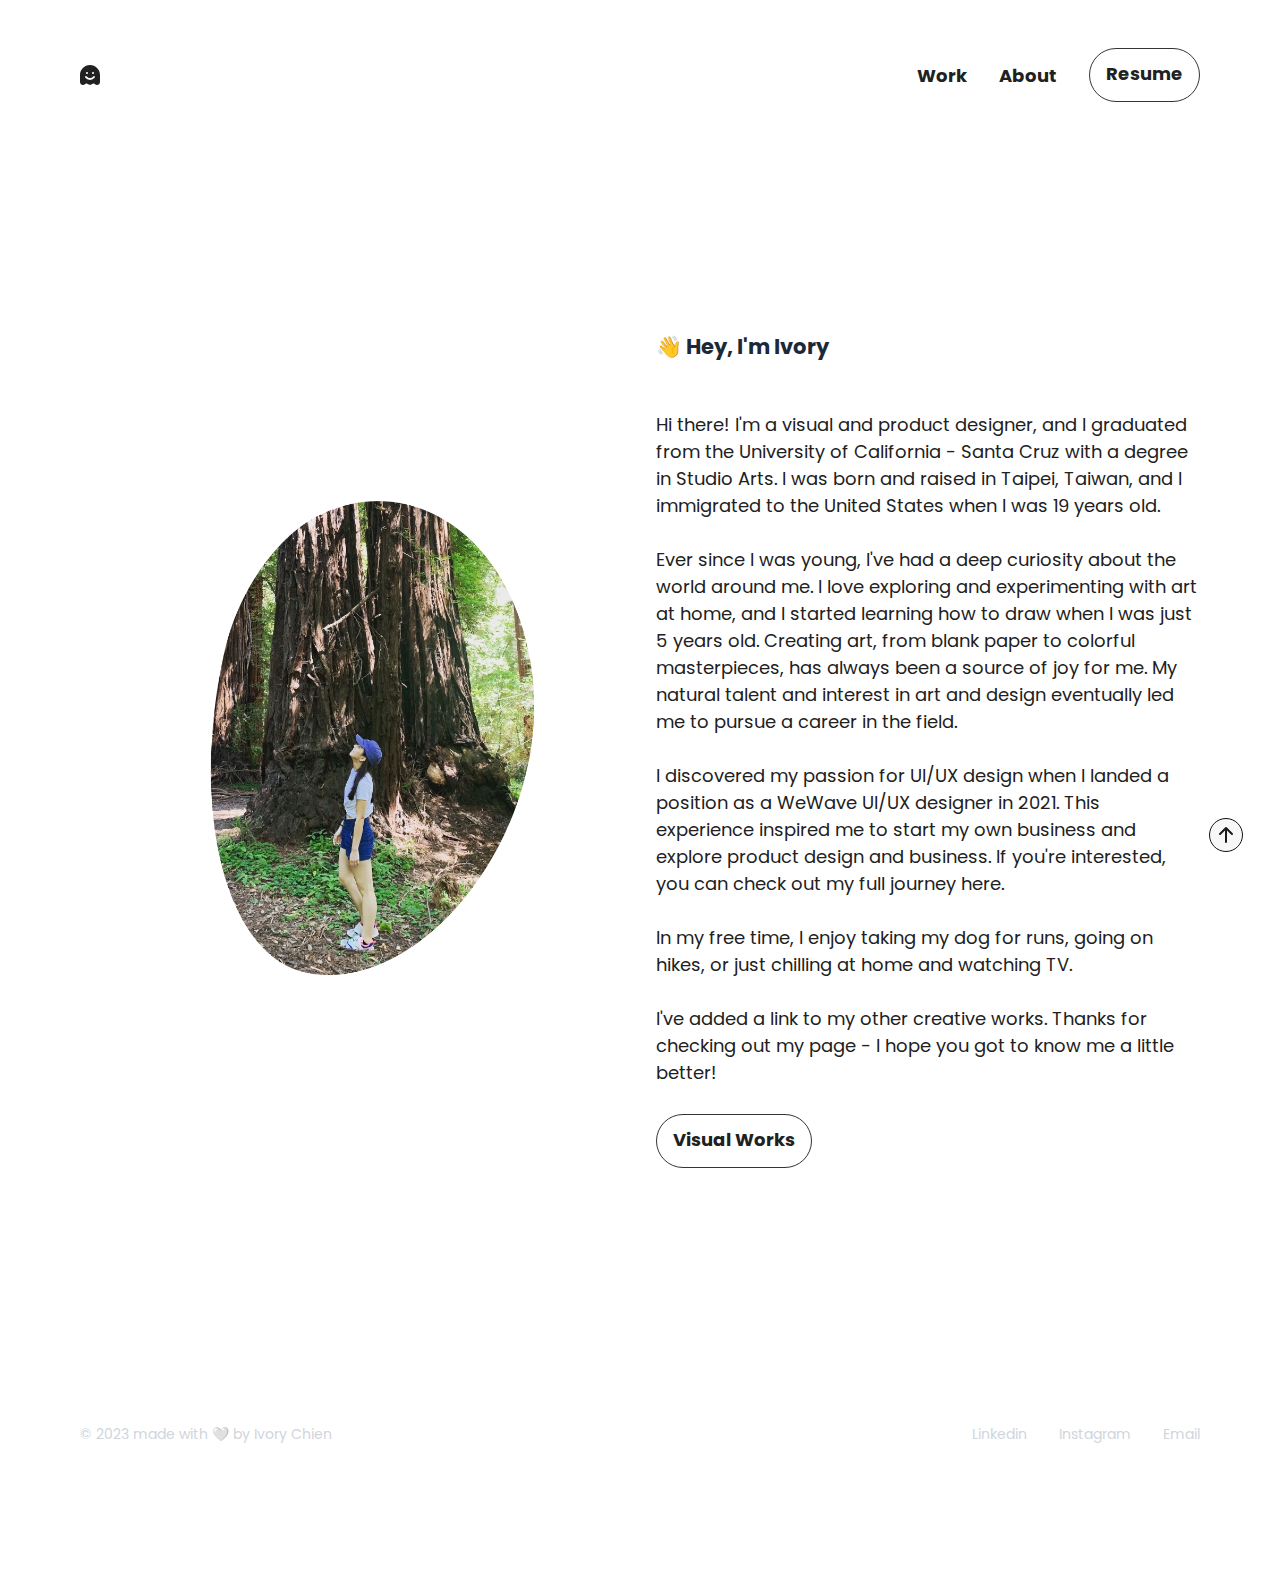
==== about.html @ 55aeaf69 "Initial commit" ====
<!DOCTYPE html>
<html lang="en">
  <head>
    <!-- META -->
    <meta charset="UTF-8">
    <meta name="viewport" content="width=device-width, initial-scale=1">
    <meta name="uisual" content="Made with Uisual (uisual.com)">
    <meta name="author" content="#">
    <meta name="description" content="#">
    <meta name="referrer" content="unsafe-url">
    <meta name="robots" content="index, follow">
    <!-- SPEED -->
    <link rel="preconnect" href="https://res.cloudinary.com">
    <link rel="dns-prefetch" href="https://res.cloudinary.com">
    <link rel="preconnect" href="https://fonts.googleapis.com">
    <link rel="dns-prefetch" href="https://fonts.googleapis.com">
    <link rel="preconnect" href="https://fonts.gstatic.com">
    <link rel="dns-prefetch" href="https://fonts.gstatic.com">
    <!-- LINK -->
    <link rel="me" href="#">
    <link rel="canonical" href="#">
    <link rel="icon" type="image/png" href="#" sizes="48x48">
    <!-- PERFORMANCE -->
    <link rel="preconnect" href="https://fonts.googleapis.com">
<link rel="preconnect" href="https://fonts.gstatic.com" crossorigin>
<link href="https://fonts.googleapis.com/css2?family=Cabin:ital,wght@0,400;0,500;0,600;0,700;1,400;1,500;1,600;1,700&family=Poppins:ital,wght@0,300;0,400;0,500;0,600;0,700;0,900;1,300;1,400;1,500;1,600;1,700&display=swap" rel="stylesheet">
    <link rel="preload" as="style" href="style.css">
    <link rel="stylesheet" href="style.css">
    <!-- TITLE -->
    <title>Ivory Chien - UI/UX designer</title>
    <link rel="icon" href="image/logo.svg">
  </head>
  <body>
    <header role="banner" class="ui-section-header">
      <div class="ui-layout-container">
        <div class="ui-section-header__layout ui-layout-flex">
          <!-- LOGO -->
          <a href="index.html" role="link" aria-label="#" class="ui-section-header--logo">

          <svg width="20" height="21" fill="none" xmlns="http://www.w3.org/2000/svg"><path fill-rule="evenodd" clip-rule="evenodd" d="M10 0C4.477 0 0 4.477 0 10v7.01c0 2.597 3.076 3.967 5.007 2.23l.649-.585a1 1 0 0 1 1.116-.151l1.886.943a3 3 0 0 0 2.684 0l1.886-.943a1 1 0 0 1 1.116.151l.65.584c1.93 1.738 5.006.368 5.006-2.23V10c0-5.523-4.477-10-10-10ZM6.8 11.4a1 1 0 1 0-1.6 1.2A5.992 5.992 0 0 0 10 15a5.992 5.992 0 0 0 4.8-2.4 1 1 0 0 0-1.599-1.2 3.993 3.993 0 0 1-3.2 1.6A3.992 3.992 0 0 1 6.8 11.4ZM7 7a1 1 0 0 1 1 1v.011a1 1 0 1 1-2 0V8a1 1 0 0 1 1-1Zm7 1a1 1 0 1 0-2 0v.011a1 1 0 1 0 2 0V8Z" fill="#212121"/></svg>
          </a>
          <!-- HAMBURGER -->
          <input type="checkbox" id="ui-section-header--menu-id">
          <label for="ui-section-header--menu-id" class="ui-section-header--menu-icon"></label>
          <!-- MENU -->
          <nav role="navigation" class="ui-section-header--nav ui-layout-flex">
            <a href="index.html" role="link" aria-label="#" class="ui-section-header--nav-link">Work</a>
            <a href="about.html" role="link" aria-label="#" class="ui-section-header--nav-link">About</a>
            <a href="image/Resume_Ivory.pdf" role="link" aria-label="#" class="ui-component-button ui-component-button-normal ui-component-button-primary">Resume</a>
          </nav>
        </div>
      </div>
    </header>
    <main role="main">
      <section id="hero">
      <section class="ui-section-hero">
        <div class="ui-layout-container">
          <div class="ui-section-hero__layout ui-layout-grid ui-layout-grid-2">
            <!-- COPYWRITING -->
            <!-- IMAGE -->
            <img src="image/about.PNG" loading="lazy" alt="#" class="ui-image-full"-->
            <div>
              <h3>👋 Hey, I'm Ivory</h3>
              
              
                <br>Hi there! I'm a visual and product designer, and I graduated from the University of California - Santa Cruz with a degree in Studio Arts. I was born and raised in Taipei, Taiwan, and I immigrated to the United States when I was 19 years old.
                <br>
                <br>
                Ever since I was young, I've had a deep curiosity about the world around me. I love exploring and experimenting with art at home, and I started learning how to draw when I was just 5 years old. Creating art, from blank paper to colorful masterpieces, has always been a source of joy for me. My natural talent and interest in art and design eventually led me to pursue a career in the field.
                <br>
                <br>
                I discovered my passion for UI/UX design when I landed a position as a WeWave UI/UX designer in 2021. This experience inspired me to start my own business and explore product design and business. If you're interested, you can check out my full journey here.
                <br>
                <br>
                In my free time, I enjoy taking my dog for runs, going on hikes, or just chilling at home and watching TV.
                <br>
                <br>
                I've added a link to my other creative works. Thanks for checking out my page - I hope you got to know me a little better!
            </p>
              <!-- CTA -->
              <div class="ui-component-cta ui-layout-flex">
                <a href="visual.html" role="link" aria-label="#" class="ui-component-button ui-component-button-normal ui-component-button-primary">Visual Works</a>
  
              </div>
            </div>
            
          </div>
        </div>
      </section>
    </section>
    
    <div class="container-top">
      <a href="#hero" class="top"><svg xmlns="http://www.w3.org/2000/svg" width="34" height="" fill="currentColor" class="bi bi-arrow-up-short" viewBox="0 0 16 16"> <path fill-rule="evenodd" d="M8 12a.5.5 0 0 0 .5-.5V5.707l2.146 2.147a.5.5 0 0 0 .708-.708l-3-3a.5.5 0 0 0-.708 0l-3 3a.5.5 0 1 0 .708.708L7.5 5.707V11.5a.5.5 0 0 0 .5.5z"/> </svg></a>
      
  </div>
    </main>

    
  
    
    <footer role="contentinfo" class="ui-section-footer">
      <div class="ui-layout-container">
        <div class="ui-section-footer__layout ui-layout-flex">
          <!-- COPYRIGHT -->
          <p class="ui-section-footer--copyright ui-text-note"><small>&copy; 2023 made with  🤍  by Ivory Chien</small></p>
          <!-- MENU -->
          <a href="https://www.linkedin.com/in/ivory-chien/" role="link" aria-label="#" class="ui-text-note"><small>Linkedin</small></a>
          <a href="https://www.instagram.com/ivorydigitalhub/" role="link" aria-label="#" class="ui-text-note"><small>Instagram</small></a>
          <a href="mailto:ishengcchien@gmail.com" role="link" aria-label="#" class="ui-text-note"><small>Email</small></a>
        </div>
      
      </div>
    
    </footer>
    <!--custom js link-->
    <script type="text/javascript" src="js/script.js"></script>
  </body>
</html>
---- style.css ----
/*--------------------------------------------------------------
TABLE OF CONTENT
----------------------------------------------------------------
1.0 VARIABLE
|  1.1 COLOR
|  1.2 TYPOGRAPHY
|  1.3 LAYOUT
2.0 FOUNDATION
3.0 TYPOGRAPHY
4.0 IMAGE
5.0 LAYOUT
6.0 COMPONENT
|  6.1 CTA
|  6.2 BUTTON
|  6.3 TOGGLE
|  6.4 CARD
|  6.5 LIST
7.0 SECTION
|  7.1 HEADER
|  7.2 HERO
|  7.3 CUSTOMER
|  7.4 FEATURE
|  7.5 PRICING
|  7.6 TESTIMONIAL
|  7.7 CLOSE
|  7.8 FOOTER
8.0 MEDIA
|  8.1 768PX
|  8.2 1024PX
|  8.3 1200PX
--------------------------------------------------------------*/

/*--------------------------------------------------------------
1.0 VARIABLE
--------------------------------------------------------------*/

:root {


  /*------------------------------------------------------------
  |
  | 1.1 COLOR
  |
  ------------------------------------------------------------*/

  --ui-color-brand: #353535;
   

  /* COLOR PALETTE */

  --ui-color-n-000: #fff;
  --ui-color-n-050: #f5f5f5;
  --ui-color-n-100: #ebebeb;
  --ui-color-n-300: #D0D5DD;
  --ui-color-n-400: #98A2B3;
  --ui-color-n-500: #667085;
  --ui-color-n-600: #475467;
  --ui-color-n-700: #344054;
  --ui-color-n-800: #1D2939;
  --ui-color-n-900: #212121;

  /* BACKGROUND COLOR */
  
  --ui-color-background-primary  : var(--ui-color-n-000);
  --ui-color-background-secondary: var(--ui-color-n-050);
  --ui-color-background-tertiary : var(--ui-color-n-100);

  /* BORDER COLOR */

  --ui-color-border: var(--ui-color-n-100);

  /* TYPOGRAPHY COLOR */

  --ui-color-typography-heading: var(--ui-color-n-900);
  --ui-color-typography-body   : var(--ui-color-n-900);
  --ui-color-typography-note   : var(--ui-color-n-300);
  --ui-color-typography-button : var(--ui-color-n-000);

  /*------------------------------------------------------------
  |
  | 1.2 TYPOGRAPHY
  |
  ------------------------------------------------------------*/

  --ui-typography-typeface: "Poppins", sans-serif;

  /* FONT SIZE */

  --ui-typography-h1: 1.9375rem;
  --ui-typography-h2: 1.5625rem;
  --ui-typography-h3: 1.25rem;
  --ui-typography-p : 1rem;
  --ui-typography-s : .8125rem;

  /* LEADING */

  --ui-typography-h1-leading: 1.2;
  --ui-typography-h2-leading: 1.2;
  --ui-typography-p-leading : 1.5;

  /* MARGIN */

  --ui-typography-margin-heading: .75rem;
  --ui-typography-margin-body   : 1.125rem;

  /*------------------------------------------------------------
  |
  | 1.3 LAYOUT
  |
  ------------------------------------------------------------*/
  
  --ui-layout-container: 1.25rem;
  --ui-layout-container-section: 1.25rem;
  --ui-layout-grid     : 3.625rem;
  --ui-layout-gutter   : 1rem;

  /* GAP */
  
  --ui-gap-header     : 1rem;
  --ui-gap-cta        : .75rem;
  --ui-gap-hero       : 2rem;
  --ui-gap-customer   : 2rem;
  --ui-gap-feature    : 2rem;
  --ui-gap-card       : 1.25rem;
  --ui-gap-pricing    : 2rem;
  --ui-gap-testimonial: 3rem;

  /* BORDER RADIUS */
  
  --ui-radius-avatar: 5rem;
  --ui-radius-button: 5rem;
  --ui-radius-card  : .5rem;

}

/*--------------------------------------------------------------
2.0 FOUNDATION
--------------------------------------------------------------*/

html { box-sizing: border-box; 
  scroll-behavior: smooth;}

*,
*:before,
*:after { box-sizing: inherit; }

body {
  display: grid;
  background-color: var(--ui-color-background-primary);
  color: var(--ui-color-typography-body);
  font-family: var(--ui-typography-typeface);
  font-feature-settings: "liga", "kern";
  font-size: var(--ui-typography-p);
  font-weight: 400;
  line-height: var(--ui-typography-p-leading);
  margin: 0 auto;
  text-rendering: optimizeLegibility;
  -webkit-font-smoothing: antialiased;
}

/*--------------------------------------------------------------
3.0 TYPOGRAPHY
--------------------------------------------------------------*/

a {
  color: var(--ui-color-brand);
  text-decoration-color: var(--ui-color-typography-note);
}

h1,
h2,
p,
ul { margin-top: 0; }

h1,
h2 {
  color: var(--ui-color-typography-heading);
  margin-bottom: var(--ui-typography-margin-heading);
}

h1 {
  font-size: var(--ui-typography-h1);
  line-height: var(--ui-typography-h1-leading);
}

h2 {
  font-size: var(--ui-typography-h2);
  line-height: var(--ui-typography-h2-leading);
  color: var(--ui-color-900);
}

h3{
  color: var(--ui-color-n-800);
}

p,
ul { margin-bottom: var(--ui-typography-margin-body); }

p:last-child,
ul:last-child { margin-bottom: 0; }

ul { padding-left: 0; }

strong { font-weight: 700; }

small { font-size: var(--ui-typography-s); }

.ui-text-note {
  color: var(--ui-color-typography-note);
  line-height: 1;
  text-decoration: none;
}

.ui-text-note:hover{
  color: var(--ui-color-n-900);
  cursor:url("data:image/svg+xml;utf8,<svg xmlns='http://www.w3.org/2000/svg'  width='40' height='48' viewport='0 0 100 100' style='fill:black;font-size:24px;'><text y='50%'>👀</text></svg>") 16 0,auto; /*!emojicursor.app*/
}
/*--------------------------------------------------------------
4.0 IMAGE
--------------------------------------------------------------*/

img,
svg {
  display: block;
  height: auto;
  margin: 0 auto;
  max-width: 100%;
  
}


/*--------------------------------------------------------------
5.0 LAYOUT
--------------------------------------------------------------*/

.ui-layout-container {
  padding-left: var(--ui-layout-container);
  padding-right: var(--ui-layout-container);
  
}

.columns-container{
  padding-bottom: 1.5rem;
}
.ui-layout-container-section{
  padding-left: var(--ui-layout-container);
  padding-right: var(--ui-layout-container);
  padding-bottom: 5rem;
 
}
.ui-layout-flex,
.ui-layout-grid {
  align-items: center;
  justify-content: center;
}

.ui-layout-flex { display: flex; }

.ui-layout-grid { display: grid; }

/*--------------------------------------------------------------
6.0 COMPONENT
--------------------------------------------------------------*/

/*--------------------------------------------------------------
|
| 6.1 CTA
|
--------------------------------------------------------------*/

.ui-component-cta {
  flex-direction: column;
  row-gap: var(--ui-gap-cta);
}

/*--------------------------------------------------------------
|
| 6.2 BUTTON
|
--------------------------------------------------------------*/

.ui-component-button {
  border: .0625rem solid var(--ui-color-brand);
  border-radius: var(--ui-radius-button);
  display: block;
  font-weight: 700;
  line-height: 1;
  text-align: center;
  text-decoration: none;
}
.ui-component-button:hover{
  border-radius: var(--ui-radius-button);
  background-color: #EBEDF5;
  box-shadow: 5px 5px 0px rgba(26, 26, 26, 1);
  cursor:url("data:image/svg+xml;utf8,<svg xmlns='http://www.w3.org/2000/svg'  width='40' height='48' viewport='0 0 100 100' style='fill:black;font-size:24px;'><text y='50%'>👀</text></svg>") 16 0,auto; /*!emojicursor.app*/
}


.ui-component-button-primary {
  background-color: var(--ui-color-n-000);
  color: var(--ui-color-typography-body);
}

.ui-component-button-secondary {
  background-color: var(--ui-color-n-000);
  color: var(--ui-color-brand);
}

.ui-component-button-big,
.ui-component-button-normal { padding: .75rem 1rem .875rem; }

.ui-component-button-big { width: 100%; }

.ui-component-button-normal { width: fit-content; }

/*--------------------------------------------------------------
|
| 6.3 TOGGLE
|
--------------------------------------------------------------*/

input[name="toggle"] { display: none; }

.ui-component-toggle {
  background-color: var(--ui-color-background-tertiary);
  border-radius: var(--ui-radius-button);
  color: var(--ui-color-typography-note);
  font-size: var(--ui-typography-s);
  font-weight: 700;
  line-height: 1;
  margin: var(--ui-gap-pricing) auto .5rem;
  padding: .25rem;
  width: max-content;
}

.ui-component-toggle--label {
  border-radius: var(--ui-radius-button);
  cursor: pointer;
  padding: .5rem .625rem;
}

#ui-component-toggle__monthly:checked ~
div label[for=ui-component-toggle__monthly],
#ui-component-toggle__yearly:checked ~
div label[for=ui-component-toggle__yearly] {
  background-color: var(--ui-color-background-primary);
  color: var(--ui-color-typography-body);
}

/*--------------------------------------------------------------
|
| 6.4 CARD
|
--------------------------------------------------------------*/

.ui-component-card {
  border: .0625rem solid var(--ui-color-border);
  border-radius: var(--ui-radius-card);
  overflow: hidden;
  width: 100%;
}

/*--------------------------------------------------------------
|
| 6.5 LIST
|
--------------------------------------------------------------*/

.ui-component-list {
  grid-template-columns: 1fr;
  row-gap: .75rem;
}

.ui-component-list--item {
  background-position: left center;
  background-repeat: no-repeat;
  background-size: 1.125rem;
  list-style: none;
  padding-left: 1.875rem;
}

.ui-component-list--item-check {
  background-image: url(https://res.cloudinary.com/uisual/image/upload/assets/icons/check.svg);
}

.ui-component-list--item-cross {
  background-image: url(https://res.cloudinary.com/uisual/image/upload/assets/icons/cross.svg);
}

/*--------------------------------------------------------------
7.0 SECTION
--------------------------------------------------------------*/

/*--------------------------------------------------------------
|
| 7.1 HEADER
|
--------------------------------------------------------------*/


.ui-section-header {
  padding-bottom: 1.25rem;
  padding-top: 1.25rem;
}


.ui-section-header__layout { justify-content: space-between; }

/* LOGO */

.ui-section-header--logo { z-index: 1; }

/* HAMBURGER */

#ui-section-header--menu-id { display: none; }

.ui-section-header--menu-icon {
  cursor: pointer;
  display: block;
  height: 1.125rem;
  padding-bottom: .25rem;
  padding-top: .25rem;
  position: relative;
  width: 1.125rem;
  z-index: 1;
}

.ui-section-header--menu-icon::before,
.ui-section-header--menu-icon::after {
  background: var(--ui-color-brand);
  content: "";
  height: .125rem;
  left: 0;
  position: absolute;
  transition: all 250ms cubic-bezier(.785, .135, .15, .86);
  width: 1.125rem;
}

.ui-section-header--menu-icon::before { top: .3125rem; }

.ui-section-header--menu-icon::after { top: .6875rem; }

#ui-section-header--menu-id:checked ~
.ui-section-header--menu-icon::before {
  transform: translateY(3px) rotate(135deg);
}

#ui-section-header--menu-id:checked ~
.ui-section-header--menu-icon::after {
  transform: translateY(-3px) rotate(45deg);
}

/* MENU */

.ui-section-header--nav {
  background-color: var(--ui-color-background-primary);
  box-shadow: 0 .5rem 1rem rgba(0,0,0,.05);
  flex-direction: column;
  gap: var(--ui-gap-header);
  left: 0;
  opacity: 0;
  padding: 7.375rem var(--ui-layout-container) 5rem;
  position: absolute;
  right: 0;
  top: -1rem;
  transition: all 250ms cubic-bezier(.785, .135, .15, .86);
  visibility: hidden;
}

#ui-section-header--menu-id:checked ~
.ui-section-header--nav {
  opacity: 1;
  top: 0;
  visibility: visible;
}

.ui-section-header--nav-link {
  font-size: var(--ui-typography-h3);
  font-weight: 700;
  padding: .5rem;
  text-decoration: none;
  color: var(--ui-color-n-900);
}

.ui-section-header--nav-link:hover{
  
  cursor:url("data:image/svg+xml;utf8,<svg xmlns='http://www.w3.org/2000/svg'  width='40' height='48' viewport='0 0 100 100' style='fill:black;font-size:24px;'><text y='50%'>👀</text></svg>") 16 0,auto; /*!emojicursor.app*/
}

/*--------------------------------------------------------------
|
| 7.2 HERO
|
--------------------------------------------------------------*/

.ui-section-hero {
  padding-bottom: 5rem;
  padding-top: 5rem;
  text-align: center;
}

.ui-section-hero__layout { row-gap: var(--ui-gap-hero); }

/*--------------------------------------------------------------
|
| 7.3 CUSTOMER
|
--------------------------------------------------------------*/

.ui-section-customer__layout {
  flex-direction: column;
  row-gap: var(--ui-gap-customer);
}

.ui-section-customer--logo {
  height: 1.5rem;
  width: auto;
}

.ui-section-customer--logo-str { height: 1.75rem; }
  
.ui-section-customer--logo-bhn { height: 1.375rem; }

/*--------------------------------------------------------------
|
| 7.4 FEATURE
|
--------------------------------------------------------------*/

.ui-section-feature {
  padding-bottom: 3.5rem;
  padding-top: 3.5rem;
}

.ui-section-feature__layout { row-gap: var(--ui-gap-feature); }

.ui-section-feature__layout:first-of-type div {
  grid-row-start: 1;
}

.ui-section-feature__layout:last-of-type { margin-top: 5rem; }

/*--------------------------------------------------------------
|
| 7.5 PRICING
|
--------------------------------------------------------------*/

.ui-section-pricing {
  background-color: var(--ui-color-background-secondary);
  padding-bottom: 5rem;
  padding-top: 5rem;
  text-align: center;
}

.ui-section-pricing__layout {
  justify-content: initial;
  margin-bottom: var(--ui-gap-pricing);
  margin-top: var(--ui-gap-pricing);
  row-gap: var(--ui-gap-card);
}

/* CARD */

.ui-component-card--pricing {
  background-color: var(--ui-color-background-primary);
  padding: 1.5rem 1.5rem 1.75rem;
  text-align: left;
}

.ui-component-card--pricing-price {
  line-height: 1;
  margin-bottom: 1.25rem;
  margin-top: 1.25rem;
}

.ui-component-card--pricing-amount {
  font-size: var(--ui-typography-h1);
  font-weight: 700;
}

/* AMOUNT */

.ui-component-card--pricing-amount-1::before { content: "$5"; }

#ui-component-toggle__yearly:checked ~ div
.ui-component-card--pricing-amount-1::before { content: "$3"; }

.ui-component-card--pricing-amount-2::before { content: "$15"; }

#ui-component-toggle__yearly:checked ~ div
.ui-component-card--pricing-amount-2::before { content: "$13"; }

.ui-component-card--pricing-amount-3::before { content: "$25"; }

#ui-component-toggle__yearly:checked ~ div
.ui-component-card--pricing-amount-3::before { content: "$23"; }

/* LIST */

.ui-component-list--pricing {
  margin-bottom: 1.5rem;
  margin-top: 1.25rem;
}

/*--------------------------------------------------------------
|
| 7.6 TESTIMONIAL
|
--------------------------------------------------------------*/

.ui-section-testimonial {
  padding-bottom: 5rem;
  padding-top: 5rem;
  text-align: center;
}

.ui-section-testimonial__layout {
  row-gap: var(--ui-gap-testimonial);
}

.ui-section-testimonial--avatar {
  border-radius: var(--ui-radius-avatar);
  height: 5rem;
  width: 5rem;
}

.ui-section-testimonial--quote {
  margin-bottom: 1rem;
  margin-top: 1rem;
}

.ui-section-testimonial--author { line-height: 1.25; }

/*--------------------------------------------------------------
|
| 7.7 CLOSE
|
--------------------------------------------------------------*/

.ui-section-close {
  background-color: var(--ui-color-background-secondary);
  padding-bottom: 5rem;
  padding-top: 5rem;
  text-align: center;
}

/*--------------------------------------------------------------
|
| 7.8 FOOTER
|
--------------------------------------------------------------*/

.ui-section-footer {
  padding-bottom: 1.25rem;
  padding-top: 1.25rem;
}

.ui-section-footer__layout {
  column-gap: var(--ui-layout-gutter);
}

.ui-section-footer--copyright {
  margin-bottom: 0;
  margin-right: auto;
}

/*--------------------------------------------------------------
8.0 MEDIA
--------------------------------------------------------------*/

/*--------------------------------------------------------------
|
| 8.1 768PX
|
--------------------------------------------------------------*/

@media screen and (min-width: 48rem) {
  
  /*------------------------------------------------------------
  VARIABLE
  ------------------------------------------------------------*/
  .fourcolumn{
    float:left;
    width: 25%;
    
  }
    /* Stops the float property from affecting content after the columns */
    .fourcolumns:after {
      content: "";
      display: table;
      clear: both;
      
    }

  :root {

    

    /*----------------------------------------------------------
    |
    | TYPOGRAPHY
    |
    ----------------------------------------------------------*/

    /* FONT SIZE */

    --ui-typography-h1: 2.1875rem;
    --ui-typography-h2: 1.75rem;
    --ui-typography-p : 1.125rem;
    --ui-typography-s : .875rem;

    /* MARGIN */

    --ui-typography-margin-body: 1.25rem;

    /*----------------------------------------------------------
    |
    | LAYOUT
    |
    ----------------------------------------------------------*/

    --ui-layout-container: 4.25rem;
    --ui-layout-container-section:4.25rem;
    --ui-layout-gutter   : 1.5rem;

    /* GAP */

    --ui-gap-header: 1.5rem;
    --ui-gap-card  : 1.5rem;

  }

  /*------------------------------------------------------------
  IMAGE
  ------------------------------------------------------------*/


  .ui-image-full{
    border-radius: 16px;
  }
  .ui-image-half-left {
    border-radius: 16px;
    padding-right: var(--ui-layout-gutter);
  
  }

  .ui-image-half-right {
    border-radius: 16px;
    padding-left: var(--ui-layout-gutter);
  }

  /*------------------------------------------------------------
  LAYOUT
  ------------------------------------------------------------*/

  .ui-layout-container, .ui-layout-container-section,
  .ui-layout-column-center {
    margin-left: auto;
    margin-right: auto;
    padding-bottom: 5.5rem;
  }

  .ui-layout-grid-2,
  .ui-layout-grid-3 {
    column-gap: var(--ui-layout-gutter);
    grid-template-columns: repeat(2, 1fr);
    justify-items: center;
  }

  .ui-layout-grid-3 div:nth-of-type(3) {
    left: calc(50% + (var(--ui-layout-gutter) / 2));
    position: relative;
  }

  .ui-layout-column-4 {
    width: calc((var(--ui-layout-grid) * 4) +
           (var(--ui-layout-gutter) * 3));
  }

  /*------------------------------------------------------------
  COMPONENT
  ------------------------------------------------------------*/

  /*------------------------------------------------------------
  |
  | LIST
  |
  ------------------------------------------------------------*/

  .ui-component-list--item {
    background-size: 1.25rem;
    padding-left: 2rem;
  }

  /*------------------------------------------------------------
  SECTION
  ------------------------------------------------------------*/

  /*------------------------------------------------------------
  |
  | HEADER
  |
  ------------------------------------------------------------*/

  .ui-section-header {
    padding-bottom: 0;
    padding-top: 2rem;
  }

  /* ICON */

  .ui-section-header--menu-icon { display: none; }

  /* NAV */

  .ui-section-header--nav {
    background-color: transparent;
    box-shadow: none;
    flex-direction: row;
    opacity: 1;
    padding: 0;
    position: static;
    visibility: visible;
  }
  
  .ui-section-header--nav-link {
    font-size: var(--ui-typography-p);
    padding: 0;
  }

  /*------------------------------------------------------------
  |
  | HERO
  |
  ------------------------------------------------------------*/

  .ui-section-hero { text-align: left; }

  .ui-section-hero .ui-component-cta { align-items: start; }

  /*------------------------------------------------------------
  |
  | CUSTOMER
  |
  ------------------------------------------------------------*/

  .ui-section-customer__layout {
    column-gap: var(--ui-gap-customer);
    flex-direction: row;
  }
  
  .ui-section-customer--logo {
    margin-left: 0;
    margin-right: 0;
  }

  /*------------------------------------------------------------
  |
  | FEATURE
  |
  ------------------------------------------------------------*/

  .ui-section-feature__layout:first-of-type div {
    grid-row-start: initial;
  }

  /*------------------------------------------------------------
  |
  | PRICING
  |
  ------------------------------------------------------------*/

  .ui-component-card--pricing { padding: 2rem 2rem 2.25rem; }

  /*------------------------------------------------------------
  |
  | FOOTER
  |
  ------------------------------------------------------------*/

  .ui-section-footer {
    padding-bottom: 2rem;
    padding-top: 2rem;
  }
  
}

/*--------------------------------------------------------------
|
| 8.2 1024PX
|
--------------------------------------------------------------*/

@media screen and (min-width: 64rem) {

  /*------------------------------------------------------------
  VARIABLE
  ------------------------------------------------------------*/

  :root {

    /*----------------------------------------------------------
    |
    | LAYOUT
    |
    ----------------------------------------------------------*/

    --ui-layout-container: 0;
  
  }

  /*------------------------------------------------------------
  LAYOUT
  ------------------------------------------------------------*/
  
  .ui-layout-container { width: 60rem; }

  .ui-layout-container-section { width: 60rem; } 

  .ui-layout-grid-3 { grid-template-columns: repeat(3, 1fr); }

  .ui-layout-grid-3 div:nth-of-type(3) { position: static; }

  /*------------------------------------------------------------
  SECTION
  ------------------------------------------------------------*/

  /*------------------------------------------------------------
  |
  | HERO
  |
  ------------------------------------------------------------*/

  .ui-section-hero .ui-component-cta {
    align-items: center;
    column-gap: var(--ui-gap-cta);
    flex-direction: row;
    justify-content: start;
  }

}

/*--------------------------------------------------------------
|
| 8.3 1200PX
|
--------------------------------------------------------------*/

@media screen and (min-width: 75rem) {

  /*------------------------------------------------------------
  VARIABLE
  ------------------------------------------------------------*/

  :root {

    /*----------------------------------------------------------
    |
    | TYPOGRAPHY
    |
    ----------------------------------------------------------*/

    /* FONT SIZE */

    --ui-typography-h1: 2.75rem;
    --ui-typography-h2: 2.1875rem;
    --ui-typography-h4: 1.4375rem;

    /* MARGIN */

    --ui-typography-margin-heading: 1rem;
    --ui-typography-margin-body   : 1.75rem;

    /*----------------------------------------------------------
    |
    | LAYOUT
    |
    ----------------------------------------------------------*/

    --ui-layout-grid  : 4rem;
    --ui-layout-gutter: 2rem;

    /* GAP */

    --ui-gap-header  : 2rem;
    --ui-gap-customer: 4rem;
    --ui-gap-card    : 2rem;
    --ui-gap-pricing : 3rem;
    
  }

  /*------------------------------------------------------------
  TYPOGRAPHY
  ------------------------------------------------------------*/

  .ui-text-intro { font-size: var(--ui-typography-h4); }

  /*------------------------------------------------------------
  LAYOUT
  ------------------------------------------------------------*/
  
  .ui-layout-container { width: 70rem; }
  .ui-layout-container-section { width: 70rem; }

  /*------------------------------------------------------------
  COMPONENT
  ------------------------------------------------------------*/

  /*------------------------------------------------------------
  |
  | BUTTON
  |
  ------------------------------------------------------------*/

  .ui-component-button-big,
  .ui-component-button-normal {
    padding-bottom: 1.125rem;
    padding-top: 1rem;
  }

  /*------------------------------------------------------------
  SECTION
  ------------------------------------------------------------*/

  /*------------------------------------------------------------
  |
  | HEADER
  |
  ------------------------------------------------------------*/

  .ui-section-header { padding-top: 3rem; }

  /*------------------------------------------------------------
  |
  | HERO
  |
  ------------------------------------------------------------*/

  .ui-section-hero {
    padding-bottom: 7.5rem;
    padding-top: 7.5rem;
  }

  /*------------------------------------------------------------
  |
  | CUSTOMER
  |
  ------------------------------------------------------------*/

  .ui-section-customer--logo { height: 2rem; }
  
  .ui-section-customer--logo-str { height: 2.25rem; }
  
  .ui-section-customer--logo-bhn { height: 1.75rem; }

  /*------------------------------------------------------------
  |
  | FEATURE
  |
  ------------------------------------------------------------*/

  .ui-section-feature {
    padding-bottom: 5rem;
    padding-top: 5rem;
  }

  .ui-section-feature__layout:last-of-type {
    margin-top: 7.5rem;
  }

  /* LIST */

  .ui-component-list-feature {
    column-gap: var(--ui-layout-gutter);
    grid-template-columns: repeat(2, 1fr);
  }

  /*------------------------------------------------------------
  |
  | PRICING
  |
  ------------------------------------------------------------*/

  .ui-section-pricing {
    padding-bottom: 7.5rem;
    padding-top: 7.5rem;
  }

  .ui-component-card--pricing { padding: 3rem; }

  /*------------------------------------------------------------
  |
  | TESTIMONIAL
  |
  ------------------------------------------------------------*/

  .ui-section-testimonial {
    padding-bottom: 7.5rem;
    padding-top: 7.5rem;
  }

  /*------------------------------------------------------------
  |
  | CLOSE
  |
  ------------------------------------------------------------*/

  .ui-section-close {
    padding-bottom: 7.5rem;
    padding-top: 7.5rem;
  }
  
  /*------------------------------------------------------------
  |
  | FOOTER
  |
  ------------------------------------------------------------*/

  .ui-section-footer {
    padding-bottom: 3rem;
    padding-top: 3rem;
  }

 
 
.container-top {
  position: fixed;
  bottom: 3rem;
  right: 1.5rem;
  width: 60px;
  
    
}

  .top svg{
   
    border-radius: 25px;
    background-color: rgba(245, 245, 245, 0.8);
    color:rgba(26, 26, 26, 1);
    border: 1px solid rgb(18, 17, 17);
    
    
  
  }
  .top svg:hover{
    color:rgb(18, 17, 17);
    background-color: rgba(235, 237, 245, 0.8);
    box-shadow: 5px 5px rgba(18, 17, 17, 1);
    cursor:url("data:image/svg+xml;utf8,<svg xmlns='http://www.w3.org/2000/svg'  width='40' height='48' viewport='0 0 100 100' style='fill:black;font-size:24px;'><text y='50%'>👀</text></svg>") 16 0,auto; /*!emojicursor.app*/
  
  
  }
  #sidebar {
    width: 25%;
    height: 25vh;
    min-height: 200px;
    overflow: auto;
    position: fixed;
    left: 3rem;
    top: 15%;
    flex-direction: column;
    
  }

  #sidebar a{
    text-decoration: none;
    padding: 2px;
    font-weight: 700;
    color:rgb(18, 17, 17);
    
  }


  #sidebar a:hover{
    color:rgb(18, 17, 17);
    background-color: rgba(235, 237, 245, 0.8);
    border-radius: 16px;
    cursor:url("data:image/svg+xml;utf8,<svg xmlns='http://www.w3.org/2000/svg'  width='40' height='48' viewport='0 0 100 100' style='fill:black;font-size:24px;'><text y='50%'>👀</text></svg>") 16 0,auto; /*!emojicursor.app*/
  
  }


.waviy {
  position: relative;
}
.waviy span {
  position: relative;
  display: inline-block;
  font-size: 40px;
  color: var(--ui-color-n-300);
  text-transform: uppercase;
  animation: flip 2s infinite;
  animation-delay: calc(.2s * var(--i))
}
@keyframes flip {
  0%,80% {
    transform: rotateY(360deg) 
  }
}
.quote{

margin-top: 100px;
text-align: center;
}

.quote p{
  padding: 10px;
  font-size: 25px;
}



.button-right{
  float: right;
}

a{
  text-decoration: none;
}
a:hover {
  background-color: #EBEDF5;
  border-radius: 16px;
  cursor:url("data:image/svg+xml;utf8,<svg xmlns='http://www.w3.org/2000/svg'  width='40' height='48' viewport='0 0 100 100' style='fill:black;font-size:24px;'><text y='50%'>👀</text></svg>") 16 0,auto; /*!emojicursor.app*/
}

article {
  max-width: 100%;
  margin: 1em auto;
  overflow: hidden;
  position: relative;
  min-height: 4em;
}

.example-right {
  white-space: nowrap;
  position: absolute;
  top:2em;
  opacity: .4;
  text-transform: uppercase;
}

.example-right {
  -webkit-animation: urmove 8s linear infinite; /* Safari 4.0 - 8.0 */
  white-space: nowrap;
  animation: urmove 8s linear infinite alternate;
}

/* Safari 4.0 - 8.0 */
@-webkit-keyframes urmove {
  from {
    right: 0;
  }
  to {
    right: -140px;
  }
}

@keyframes urmove {
  from {
    right: 0;
  }
  to {
    right: -140px;
  }
}


@keyframes early 
{ from { opacity:1; } to { opacity:0; } }

.early {
    animation:fadeIn ease-in 1; /* call our keyframe named fadeIn, use animation ease-in and repeat it only 1 time */

    animation-fill-mode:forwards;  /* this makes sure that after animation is done we remain at the last keyframe value (opacity: 1)*/

    animation-duration:1s;
    animation-delay: 1.5s
}

/* -------- =Structure -------*/
.fourcolumn {
  float: left;
  width: 25%;
  margin-top: 1.5rem;
}
/* Stops the float property from affecting content after the columns */
.fourcolumns:after {
  content: "";
  display: table;
  clear: both;
}

.twocolumn{
  float: left;
  width: 50%;
  margin-top: 1.5rem;
  padding-left: var(--ui-layout-container);
  padding-right: var(--ui-layout-container);
}

.twocolumns:after {
  content: "";
  display: table;
  clear: both;
}



}
---- style.css ----
/*--------------------------------------------------------------
TABLE OF CONTENT
----------------------------------------------------------------
1.0 VARIABLE
|  1.1 COLOR
|  1.2 TYPOGRAPHY
|  1.3 LAYOUT
2.0 FOUNDATION
3.0 TYPOGRAPHY
4.0 IMAGE
5.0 LAYOUT
6.0 COMPONENT
|  6.1 CTA
|  6.2 BUTTON
|  6.3 TOGGLE
|  6.4 CARD
|  6.5 LIST
7.0 SECTION
|  7.1 HEADER
|  7.2 HERO
|  7.3 CUSTOMER
|  7.4 FEATURE
|  7.5 PRICING
|  7.6 TESTIMONIAL
|  7.7 CLOSE
|  7.8 FOOTER
8.0 MEDIA
|  8.1 768PX
|  8.2 1024PX
|  8.3 1200PX
--------------------------------------------------------------*/

/*--------------------------------------------------------------
1.0 VARIABLE
--------------------------------------------------------------*/

:root {


  /*------------------------------------------------------------
  |
  | 1.1 COLOR
  |
  ------------------------------------------------------------*/

  --ui-color-brand: #353535;
   

  /* COLOR PALETTE */

  --ui-color-n-000: #fff;
  --ui-color-n-050: #f5f5f5;
  --ui-color-n-100: #ebebeb;
  --ui-color-n-300: #D0D5DD;
  --ui-color-n-400: #98A2B3;
  --ui-color-n-500: #667085;
  --ui-color-n-600: #475467;
  --ui-color-n-700: #344054;
  --ui-color-n-800: #1D2939;
  --ui-color-n-900: #212121;

  /* BACKGROUND COLOR */
  
  --ui-color-background-primary  : var(--ui-color-n-000);
  --ui-color-background-secondary: var(--ui-color-n-050);
  --ui-color-background-tertiary : var(--ui-color-n-100);

  /* BORDER COLOR */

  --ui-color-border: var(--ui-color-n-100);

  /* TYPOGRAPHY COLOR */

  --ui-color-typography-heading: var(--ui-color-n-900);
  --ui-color-typography-body   : var(--ui-color-n-900);
  --ui-color-typography-note   : var(--ui-color-n-300);
  --ui-color-typography-button : var(--ui-color-n-000);

  /*------------------------------------------------------------
  |
  | 1.2 TYPOGRAPHY
  |
  ------------------------------------------------------------*/

  --ui-typography-typeface: "Poppins", sans-serif;

  /* FONT SIZE */

  --ui-typography-h1: 1.9375rem;
  --ui-typography-h2: 1.5625rem;
  --ui-typography-h3: 1.25rem;
  --ui-typography-p : 1rem;
  --ui-typography-s : .8125rem;

  /* LEADING */

  --ui-typography-h1-leading: 1.2;
  --ui-typography-h2-leading: 1.2;
  --ui-typography-p-leading : 1.5;

  /* MARGIN */

  --ui-typography-margin-heading: .75rem;
  --ui-typography-margin-body   : 1.125rem;

  /*------------------------------------------------------------
  |
  | 1.3 LAYOUT
  |
  ------------------------------------------------------------*/
  
  --ui-layout-container: 1.25rem;
  --ui-layout-container-section: 1.25rem;
  --ui-layout-grid     : 3.625rem;
  --ui-layout-gutter   : 1rem;

  /* GAP */
  
  --ui-gap-header     : 1rem;
  --ui-gap-cta        : .75rem;
  --ui-gap-hero       : 2rem;
  --ui-gap-customer   : 2rem;
  --ui-gap-feature    : 2rem;
  --ui-gap-card       : 1.25rem;
  --ui-gap-pricing    : 2rem;
  --ui-gap-testimonial: 3rem;

  /* BORDER RADIUS */
  
  --ui-radius-avatar: 5rem;
  --ui-radius-button: 5rem;
  --ui-radius-card  : .5rem;

}

/*--------------------------------------------------------------
2.0 FOUNDATION
--------------------------------------------------------------*/

html { box-sizing: border-box; 
  scroll-behavior: smooth;}

*,
*:before,
*:after { box-sizing: inherit; }

body {
  display: grid;
  background-color: var(--ui-color-background-primary);
  color: var(--ui-color-typography-body);
  font-family: var(--ui-typography-typeface);
  font-feature-settings: "liga", "kern";
  font-size: var(--ui-typography-p);
  font-weight: 400;
  line-height: var(--ui-typography-p-leading);
  margin: 0 auto;
  text-rendering: optimizeLegibility;
  -webkit-font-smoothing: antialiased;
}

/*--------------------------------------------------------------
3.0 TYPOGRAPHY
--------------------------------------------------------------*/

a {
  color: var(--ui-color-brand);
  text-decoration-color: var(--ui-color-typography-note);
}

h1,
h2,
p,
ul { margin-top: 0; }

h1,
h2 {
  color: var(--ui-color-typography-heading);
  margin-bottom: var(--ui-typography-margin-heading);
}

h1 {
  font-size: var(--ui-typography-h1);
  line-height: var(--ui-typography-h1-leading);
}

h2 {
  font-size: var(--ui-typography-h2);
  line-height: var(--ui-typography-h2-leading);
  color: var(--ui-color-900);
}

h3{
  color: var(--ui-color-n-800);
}

p,
ul { margin-bottom: var(--ui-typography-margin-body); }

p:last-child,
ul:last-child { margin-bottom: 0; }

ul { padding-left: 0; }

strong { font-weight: 700; }

small { font-size: var(--ui-typography-s); }

.ui-text-note {
  color: var(--ui-color-typography-note);
  line-height: 1;
  text-decoration: none;
}

.ui-text-note:hover{
  color: var(--ui-color-n-900);
  cursor:url("data:image/svg+xml;utf8,<svg xmlns='http://www.w3.org/2000/svg'  width='40' height='48' viewport='0 0 100 100' style='fill:black;font-size:24px;'><text y='50%'>👀</text></svg>") 16 0,auto; /*!emojicursor.app*/
}
/*--------------------------------------------------------------
4.0 IMAGE
--------------------------------------------------------------*/

img,
svg {
  display: block;
  height: auto;
  margin: 0 auto;
  max-width: 100%;
  
}


/*--------------------------------------------------------------
5.0 LAYOUT
--------------------------------------------------------------*/

.ui-layout-container {
  padding-left: var(--ui-layout-container);
  padding-right: var(--ui-layout-container);
  
}

.columns-container{
  padding-bottom: 1.5rem;
}
.ui-layout-container-section{
  padding-left: var(--ui-layout-container);
  padding-right: var(--ui-layout-container);
  padding-bottom: 5rem;
 
}
.ui-layout-flex,
.ui-layout-grid {
  align-items: center;
  justify-content: center;
}

.ui-layout-flex { display: flex; }

.ui-layout-grid { display: grid; }

/*--------------------------------------------------------------
6.0 COMPONENT
--------------------------------------------------------------*/

/*--------------------------------------------------------------
|
| 6.1 CTA
|
--------------------------------------------------------------*/

.ui-component-cta {
  flex-direction: column;
  row-gap: var(--ui-gap-cta);
}

/*--------------------------------------------------------------
|
| 6.2 BUTTON
|
--------------------------------------------------------------*/

.ui-component-button {
  border: .0625rem solid var(--ui-color-brand);
  border-radius: var(--ui-radius-button);
  display: block;
  font-weight: 700;
  line-height: 1;
  text-align: center;
  text-decoration: none;
}
.ui-component-button:hover{
  border-radius: var(--ui-radius-button);
  background-color: #EBEDF5;
  box-shadow: 5px 5px 0px rgba(26, 26, 26, 1);
  cursor:url("data:image/svg+xml;utf8,<svg xmlns='http://www.w3.org/2000/svg'  width='40' height='48' viewport='0 0 100 100' style='fill:black;font-size:24px;'><text y='50%'>👀</text></svg>") 16 0,auto; /*!emojicursor.app*/
}


.ui-component-button-primary {
  background-color: var(--ui-color-n-000);
  color: var(--ui-color-typography-body);
}

.ui-component-button-secondary {
  background-color: var(--ui-color-n-000);
  color: var(--ui-color-brand);
}

.ui-component-button-big,
.ui-component-button-normal { padding: .75rem 1rem .875rem; }

.ui-component-button-big { width: 100%; }

.ui-component-button-normal { width: fit-content; }

/*--------------------------------------------------------------
|
| 6.3 TOGGLE
|
--------------------------------------------------------------*/

input[name="toggle"] { display: none; }

.ui-component-toggle {
  background-color: var(--ui-color-background-tertiary);
  border-radius: var(--ui-radius-button);
  color: var(--ui-color-typography-note);
  font-size: var(--ui-typography-s);
  font-weight: 700;
  line-height: 1;
  margin: var(--ui-gap-pricing) auto .5rem;
  padding: .25rem;
  width: max-content;
}

.ui-component-toggle--label {
  border-radius: var(--ui-radius-button);
  cursor: pointer;
  padding: .5rem .625rem;
}

#ui-component-toggle__monthly:checked ~
div label[for=ui-component-toggle__monthly],
#ui-component-toggle__yearly:checked ~
div label[for=ui-component-toggle__yearly] {
  background-color: var(--ui-color-background-primary);
  color: var(--ui-color-typography-body);
}

/*--------------------------------------------------------------
|
| 6.4 CARD
|
--------------------------------------------------------------*/

.ui-component-card {
  border: .0625rem solid var(--ui-color-border);
  border-radius: var(--ui-radius-card);
  overflow: hidden;
  width: 100%;
}

/*--------------------------------------------------------------
|
| 6.5 LIST
|
--------------------------------------------------------------*/

.ui-component-list {
  grid-template-columns: 1fr;
  row-gap: .75rem;
}

.ui-component-list--item {
  background-position: left center;
  background-repeat: no-repeat;
  background-size: 1.125rem;
  list-style: none;
  padding-left: 1.875rem;
}

.ui-component-list--item-check {
  background-image: url(https://res.cloudinary.com/uisual/image/upload/assets/icons/check.svg);
}

.ui-component-list--item-cross {
  background-image: url(https://res.cloudinary.com/uisual/image/upload/assets/icons/cross.svg);
}

/*--------------------------------------------------------------
7.0 SECTION
--------------------------------------------------------------*/

/*--------------------------------------------------------------
|
| 7.1 HEADER
|
--------------------------------------------------------------*/


.ui-section-header {
  padding-bottom: 1.25rem;
  padding-top: 1.25rem;
}


.ui-section-header__layout { justify-content: space-between; }

/* LOGO */

.ui-section-header--logo { z-index: 1; }

/* HAMBURGER */

#ui-section-header--menu-id { display: none; }

.ui-section-header--menu-icon {
  cursor: pointer;
  display: block;
  height: 1.125rem;
  padding-bottom: .25rem;
  padding-top: .25rem;
  position: relative;
  width: 1.125rem;
  z-index: 1;
}

.ui-section-header--menu-icon::before,
.ui-section-header--menu-icon::after {
  background: var(--ui-color-brand);
  content: "";
  height: .125rem;
  left: 0;
  position: absolute;
  transition: all 250ms cubic-bezier(.785, .135, .15, .86);
  width: 1.125rem;
}

.ui-section-header--menu-icon::before { top: .3125rem; }

.ui-section-header--menu-icon::after { top: .6875rem; }

#ui-section-header--menu-id:checked ~
.ui-section-header--menu-icon::before {
  transform: translateY(3px) rotate(135deg);
}

#ui-section-header--menu-id:checked ~
.ui-section-header--menu-icon::after {
  transform: translateY(-3px) rotate(45deg);
}

/* MENU */

.ui-section-header--nav {
  background-color: var(--ui-color-background-primary);
  box-shadow: 0 .5rem 1rem rgba(0,0,0,.05);
  flex-direction: column;
  gap: var(--ui-gap-header);
  left: 0;
  opacity: 0;
  padding: 7.375rem var(--ui-layout-container) 5rem;
  position: absolute;
  right: 0;
  top: -1rem;
  transition: all 250ms cubic-bezier(.785, .135, .15, .86);
  visibility: hidden;
}

#ui-section-header--menu-id:checked ~
.ui-section-header--nav {
  opacity: 1;
  top: 0;
  visibility: visible;
}

.ui-section-header--nav-link {
  font-size: var(--ui-typography-h3);
  font-weight: 700;
  padding: .5rem;
  text-decoration: none;
  color: var(--ui-color-n-900);
}

.ui-section-header--nav-link:hover{
  
  cursor:url("data:image/svg+xml;utf8,<svg xmlns='http://www.w3.org/2000/svg'  width='40' height='48' viewport='0 0 100 100' style='fill:black;font-size:24px;'><text y='50%'>👀</text></svg>") 16 0,auto; /*!emojicursor.app*/
}

/*--------------------------------------------------------------
|
| 7.2 HERO
|
--------------------------------------------------------------*/

.ui-section-hero {
  padding-bottom: 5rem;
  padding-top: 5rem;
  text-align: center;
}

.ui-section-hero__layout { row-gap: var(--ui-gap-hero); }

/*--------------------------------------------------------------
|
| 7.3 CUSTOMER
|
--------------------------------------------------------------*/

.ui-section-customer__layout {
  flex-direction: column;
  row-gap: var(--ui-gap-customer);
}

.ui-section-customer--logo {
  height: 1.5rem;
  width: auto;
}

.ui-section-customer--logo-str { height: 1.75rem; }
  
.ui-section-customer--logo-bhn { height: 1.375rem; }

/*--------------------------------------------------------------
|
| 7.4 FEATURE
|
--------------------------------------------------------------*/

.ui-section-feature {
  padding-bottom: 3.5rem;
  padding-top: 3.5rem;
}

.ui-section-feature__layout { row-gap: var(--ui-gap-feature); }

.ui-section-feature__layout:first-of-type div {
  grid-row-start: 1;
}

.ui-section-feature__layout:last-of-type { margin-top: 5rem; }

/*--------------------------------------------------------------
|
| 7.5 PRICING
|
--------------------------------------------------------------*/

.ui-section-pricing {
  background-color: var(--ui-color-background-secondary);
  padding-bottom: 5rem;
  padding-top: 5rem;
  text-align: center;
}

.ui-section-pricing__layout {
  justify-content: initial;
  margin-bottom: var(--ui-gap-pricing);
  margin-top: var(--ui-gap-pricing);
  row-gap: var(--ui-gap-card);
}

/* CARD */

.ui-component-card--pricing {
  background-color: var(--ui-color-background-primary);
  padding: 1.5rem 1.5rem 1.75rem;
  text-align: left;
}

.ui-component-card--pricing-price {
  line-height: 1;
  margin-bottom: 1.25rem;
  margin-top: 1.25rem;
}

.ui-component-card--pricing-amount {
  font-size: var(--ui-typography-h1);
  font-weight: 700;
}

/* AMOUNT */

.ui-component-card--pricing-amount-1::before { content: "$5"; }

#ui-component-toggle__yearly:checked ~ div
.ui-component-card--pricing-amount-1::before { content: "$3"; }

.ui-component-card--pricing-amount-2::before { content: "$15"; }

#ui-component-toggle__yearly:checked ~ div
.ui-component-card--pricing-amount-2::before { content: "$13"; }

.ui-component-card--pricing-amount-3::before { content: "$25"; }

#ui-component-toggle__yearly:checked ~ div
.ui-component-card--pricing-amount-3::before { content: "$23"; }

/* LIST */

.ui-component-list--pricing {
  margin-bottom: 1.5rem;
  margin-top: 1.25rem;
}

/*--------------------------------------------------------------
|
| 7.6 TESTIMONIAL
|
--------------------------------------------------------------*/

.ui-section-testimonial {
  padding-bottom: 5rem;
  padding-top: 5rem;
  text-align: center;
}

.ui-section-testimonial__layout {
  row-gap: var(--ui-gap-testimonial);
}

.ui-section-testimonial--avatar {
  border-radius: var(--ui-radius-avatar);
  height: 5rem;
  width: 5rem;
}

.ui-section-testimonial--quote {
  margin-bottom: 1rem;
  margin-top: 1rem;
}

.ui-section-testimonial--author { line-height: 1.25; }

/*--------------------------------------------------------------
|
| 7.7 CLOSE
|
--------------------------------------------------------------*/

.ui-section-close {
  background-color: var(--ui-color-background-secondary);
  padding-bottom: 5rem;
  padding-top: 5rem;
  text-align: center;
}

/*--------------------------------------------------------------
|
| 7.8 FOOTER
|
--------------------------------------------------------------*/

.ui-section-footer {
  padding-bottom: 1.25rem;
  padding-top: 1.25rem;
}

.ui-section-footer__layout {
  column-gap: var(--ui-layout-gutter);
}

.ui-section-footer--copyright {
  margin-bottom: 0;
  margin-right: auto;
}

/*--------------------------------------------------------------
8.0 MEDIA
--------------------------------------------------------------*/

/*--------------------------------------------------------------
|
| 8.1 768PX
|
--------------------------------------------------------------*/

@media screen and (min-width: 48rem) {
  
  /*------------------------------------------------------------
  VARIABLE
  ------------------------------------------------------------*/
  .fourcolumn{
    float:left;
    width: 25%;
    
  }
    /* Stops the float property from affecting content after the columns */
    .fourcolumns:after {
      content: "";
      display: table;
      clear: both;
      
    }

  :root {

    

    /*----------------------------------------------------------
    |
    | TYPOGRAPHY
    |
    ----------------------------------------------------------*/

    /* FONT SIZE */

    --ui-typography-h1: 2.1875rem;
    --ui-typography-h2: 1.75rem;
    --ui-typography-p : 1.125rem;
    --ui-typography-s : .875rem;

    /* MARGIN */

    --ui-typography-margin-body: 1.25rem;

    /*----------------------------------------------------------
    |
    | LAYOUT
    |
    ----------------------------------------------------------*/

    --ui-layout-container: 4.25rem;
    --ui-layout-container-section:4.25rem;
    --ui-layout-gutter   : 1.5rem;

    /* GAP */

    --ui-gap-header: 1.5rem;
    --ui-gap-card  : 1.5rem;

  }

  /*------------------------------------------------------------
  IMAGE
  ------------------------------------------------------------*/


  .ui-image-full{
    border-radius: 16px;
  }
  .ui-image-half-left {
    border-radius: 16px;
    padding-right: var(--ui-layout-gutter);
  
  }

  .ui-image-half-right {
    border-radius: 16px;
    padding-left: var(--ui-layout-gutter);
  }

  /*------------------------------------------------------------
  LAYOUT
  ------------------------------------------------------------*/

  .ui-layout-container, .ui-layout-container-section,
  .ui-layout-column-center {
    margin-left: auto;
    margin-right: auto;
    padding-bottom: 5.5rem;
  }

  .ui-layout-grid-2,
  .ui-layout-grid-3 {
    column-gap: var(--ui-layout-gutter);
    grid-template-columns: repeat(2, 1fr);
    justify-items: center;
  }

  .ui-layout-grid-3 div:nth-of-type(3) {
    left: calc(50% + (var(--ui-layout-gutter) / 2));
    position: relative;
  }

  .ui-layout-column-4 {
    width: calc((var(--ui-layout-grid) * 4) +
           (var(--ui-layout-gutter) * 3));
  }

  /*------------------------------------------------------------
  COMPONENT
  ------------------------------------------------------------*/

  /*------------------------------------------------------------
  |
  | LIST
  |
  ------------------------------------------------------------*/

  .ui-component-list--item {
    background-size: 1.25rem;
    padding-left: 2rem;
  }

  /*------------------------------------------------------------
  SECTION
  ------------------------------------------------------------*/

  /*------------------------------------------------------------
  |
  | HEADER
  |
  ------------------------------------------------------------*/

  .ui-section-header {
    padding-bottom: 0;
    padding-top: 2rem;
  }

  /* ICON */

  .ui-section-header--menu-icon { display: none; }

  /* NAV */

  .ui-section-header--nav {
    background-color: transparent;
    box-shadow: none;
    flex-direction: row;
    opacity: 1;
    padding: 0;
    position: static;
    visibility: visible;
  }
  
  .ui-section-header--nav-link {
    font-size: var(--ui-typography-p);
    padding: 0;
  }

  /*------------------------------------------------------------
  |
  | HERO
  |
  ------------------------------------------------------------*/

  .ui-section-hero { text-align: left; }

  .ui-section-hero .ui-component-cta { align-items: start; }

  /*------------------------------------------------------------
  |
  | CUSTOMER
  |
  ------------------------------------------------------------*/

  .ui-section-customer__layout {
    column-gap: var(--ui-gap-customer);
    flex-direction: row;
  }
  
  .ui-section-customer--logo {
    margin-left: 0;
    margin-right: 0;
  }

  /*------------------------------------------------------------
  |
  | FEATURE
  |
  ------------------------------------------------------------*/

  .ui-section-feature__layout:first-of-type div {
    grid-row-start: initial;
  }

  /*------------------------------------------------------------
  |
  | PRICING
  |
  ------------------------------------------------------------*/

  .ui-component-card--pricing { padding: 2rem 2rem 2.25rem; }

  /*------------------------------------------------------------
  |
  | FOOTER
  |
  ------------------------------------------------------------*/

  .ui-section-footer {
    padding-bottom: 2rem;
    padding-top: 2rem;
  }
  
}

/*--------------------------------------------------------------
|
| 8.2 1024PX
|
--------------------------------------------------------------*/

@media screen and (min-width: 64rem) {

  /*------------------------------------------------------------
  VARIABLE
  ------------------------------------------------------------*/

  :root {

    /*----------------------------------------------------------
    |
    | LAYOUT
    |
    ----------------------------------------------------------*/

    --ui-layout-container: 0;
  
  }

  /*------------------------------------------------------------
  LAYOUT
  ------------------------------------------------------------*/
  
  .ui-layout-container { width: 60rem; }

  .ui-layout-container-section { width: 60rem; } 

  .ui-layout-grid-3 { grid-template-columns: repeat(3, 1fr); }

  .ui-layout-grid-3 div:nth-of-type(3) { position: static; }

  /*------------------------------------------------------------
  SECTION
  ------------------------------------------------------------*/

  /*------------------------------------------------------------
  |
  | HERO
  |
  ------------------------------------------------------------*/

  .ui-section-hero .ui-component-cta {
    align-items: center;
    column-gap: var(--ui-gap-cta);
    flex-direction: row;
    justify-content: start;
  }

}

/*--------------------------------------------------------------
|
| 8.3 1200PX
|
--------------------------------------------------------------*/

@media screen and (min-width: 75rem) {

  /*------------------------------------------------------------
  VARIABLE
  ------------------------------------------------------------*/

  :root {

    /*----------------------------------------------------------
    |
    | TYPOGRAPHY
    |
    ----------------------------------------------------------*/

    /* FONT SIZE */

    --ui-typography-h1: 2.75rem;
    --ui-typography-h2: 2.1875rem;
    --ui-typography-h4: 1.4375rem;

    /* MARGIN */

    --ui-typography-margin-heading: 1rem;
    --ui-typography-margin-body   : 1.75rem;

    /*----------------------------------------------------------
    |
    | LAYOUT
    |
    ----------------------------------------------------------*/

    --ui-layout-grid  : 4rem;
    --ui-layout-gutter: 2rem;

    /* GAP */

    --ui-gap-header  : 2rem;
    --ui-gap-customer: 4rem;
    --ui-gap-card    : 2rem;
    --ui-gap-pricing : 3rem;
    
  }

  /*------------------------------------------------------------
  TYPOGRAPHY
  ------------------------------------------------------------*/

  .ui-text-intro { font-size: var(--ui-typography-h4); }

  /*------------------------------------------------------------
  LAYOUT
  ------------------------------------------------------------*/
  
  .ui-layout-container { width: 70rem; }
  .ui-layout-container-section { width: 70rem; }

  /*------------------------------------------------------------
  COMPONENT
  ------------------------------------------------------------*/

  /*------------------------------------------------------------
  |
  | BUTTON
  |
  ------------------------------------------------------------*/

  .ui-component-button-big,
  .ui-component-button-normal {
    padding-bottom: 1.125rem;
    padding-top: 1rem;
  }

  /*------------------------------------------------------------
  SECTION
  ------------------------------------------------------------*/

  /*------------------------------------------------------------
  |
  | HEADER
  |
  ------------------------------------------------------------*/

  .ui-section-header { padding-top: 3rem; }

  /*------------------------------------------------------------
  |
  | HERO
  |
  ------------------------------------------------------------*/

  .ui-section-hero {
    padding-bottom: 7.5rem;
    padding-top: 7.5rem;
  }

  /*------------------------------------------------------------
  |
  | CUSTOMER
  |
  ------------------------------------------------------------*/

  .ui-section-customer--logo { height: 2rem; }
  
  .ui-section-customer--logo-str { height: 2.25rem; }
  
  .ui-section-customer--logo-bhn { height: 1.75rem; }

  /*------------------------------------------------------------
  |
  | FEATURE
  |
  ------------------------------------------------------------*/

  .ui-section-feature {
    padding-bottom: 5rem;
    padding-top: 5rem;
  }

  .ui-section-feature__layout:last-of-type {
    margin-top: 7.5rem;
  }

  /* LIST */

  .ui-component-list-feature {
    column-gap: var(--ui-layout-gutter);
    grid-template-columns: repeat(2, 1fr);
  }

  /*------------------------------------------------------------
  |
  | PRICING
  |
  ------------------------------------------------------------*/

  .ui-section-pricing {
    padding-bottom: 7.5rem;
    padding-top: 7.5rem;
  }

  .ui-component-card--pricing { padding: 3rem; }

  /*------------------------------------------------------------
  |
  | TESTIMONIAL
  |
  ------------------------------------------------------------*/

  .ui-section-testimonial {
    padding-bottom: 7.5rem;
    padding-top: 7.5rem;
  }

  /*------------------------------------------------------------
  |
  | CLOSE
  |
  ------------------------------------------------------------*/

  .ui-section-close {
    padding-bottom: 7.5rem;
    padding-top: 7.5rem;
  }
  
  /*------------------------------------------------------------
  |
  | FOOTER
  |
  ------------------------------------------------------------*/

  .ui-section-footer {
    padding-bottom: 3rem;
    padding-top: 3rem;
  }

 
 
.container-top {
  position: fixed;
  bottom: 3rem;
  right: 1.5rem;
  width: 60px;
  
    
}

  .top svg{
   
    border-radius: 25px;
    background-color: rgba(245, 245, 245, 0.8);
    color:rgba(26, 26, 26, 1);
    border: 1px solid rgb(18, 17, 17);
    
    
  
  }
  .top svg:hover{
    color:rgb(18, 17, 17);
    background-color: rgba(235, 237, 245, 0.8);
    box-shadow: 5px 5px rgba(18, 17, 17, 1);
    cursor:url("data:image/svg+xml;utf8,<svg xmlns='http://www.w3.org/2000/svg'  width='40' height='48' viewport='0 0 100 100' style='fill:black;font-size:24px;'><text y='50%'>👀</text></svg>") 16 0,auto; /*!emojicursor.app*/
  
  
  }
  #sidebar {
    width: 25%;
    height: 25vh;
    min-height: 200px;
    overflow: auto;
    position: fixed;
    left: 3rem;
    top: 15%;
    flex-direction: column;
    
  }

  #sidebar a{
    text-decoration: none;
    padding: 2px;
    font-weight: 700;
    color:rgb(18, 17, 17);
    
  }


  #sidebar a:hover{
    color:rgb(18, 17, 17);
    background-color: rgba(235, 237, 245, 0.8);
    border-radius: 16px;
    cursor:url("data:image/svg+xml;utf8,<svg xmlns='http://www.w3.org/2000/svg'  width='40' height='48' viewport='0 0 100 100' style='fill:black;font-size:24px;'><text y='50%'>👀</text></svg>") 16 0,auto; /*!emojicursor.app*/
  
  }


.waviy {
  position: relative;
}
.waviy span {
  position: relative;
  display: inline-block;
  font-size: 40px;
  color: var(--ui-color-n-300);
  text-transform: uppercase;
  animation: flip 2s infinite;
  animation-delay: calc(.2s * var(--i))
}
@keyframes flip {
  0%,80% {
    transform: rotateY(360deg) 
  }
}
.quote{

margin-top: 100px;
text-align: center;
}

.quote p{
  padding: 10px;
  font-size: 25px;
}



.button-right{
  float: right;
}

a{
  text-decoration: none;
}
a:hover {
  background-color: #EBEDF5;
  border-radius: 16px;
  cursor:url("data:image/svg+xml;utf8,<svg xmlns='http://www.w3.org/2000/svg'  width='40' height='48' viewport='0 0 100 100' style='fill:black;font-size:24px;'><text y='50%'>👀</text></svg>") 16 0,auto; /*!emojicursor.app*/
}

article {
  max-width: 100%;
  margin: 1em auto;
  overflow: hidden;
  position: relative;
  min-height: 4em;
}

.example-right {
  white-space: nowrap;
  position: absolute;
  top:2em;
  opacity: .4;
  text-transform: uppercase;
}

.example-right {
  -webkit-animation: urmove 8s linear infinite; /* Safari 4.0 - 8.0 */
  white-space: nowrap;
  animation: urmove 8s linear infinite alternate;
}

/* Safari 4.0 - 8.0 */
@-webkit-keyframes urmove {
  from {
    right: 0;
  }
  to {
    right: -140px;
  }
}

@keyframes urmove {
  from {
    right: 0;
  }
  to {
    right: -140px;
  }
}


@keyframes early 
{ from { opacity:1; } to { opacity:0; } }

.early {
    animation:fadeIn ease-in 1; /* call our keyframe named fadeIn, use animation ease-in and repeat it only 1 time */

    animation-fill-mode:forwards;  /* this makes sure that after animation is done we remain at the last keyframe value (opacity: 1)*/

    animation-duration:1s;
    animation-delay: 1.5s
}

/* -------- =Structure -------*/
.fourcolumn {
  float: left;
  width: 25%;
  margin-top: 1.5rem;
}
/* Stops the float property from affecting content after the columns */
.fourcolumns:after {
  content: "";
  display: table;
  clear: both;
}

.twocolumn{
  float: left;
  width: 50%;
  margin-top: 1.5rem;
  padding-left: var(--ui-layout-container);
  padding-right: var(--ui-layout-container);
}

.twocolumns:after {
  content: "";
  display: table;
  clear: both;
}



}
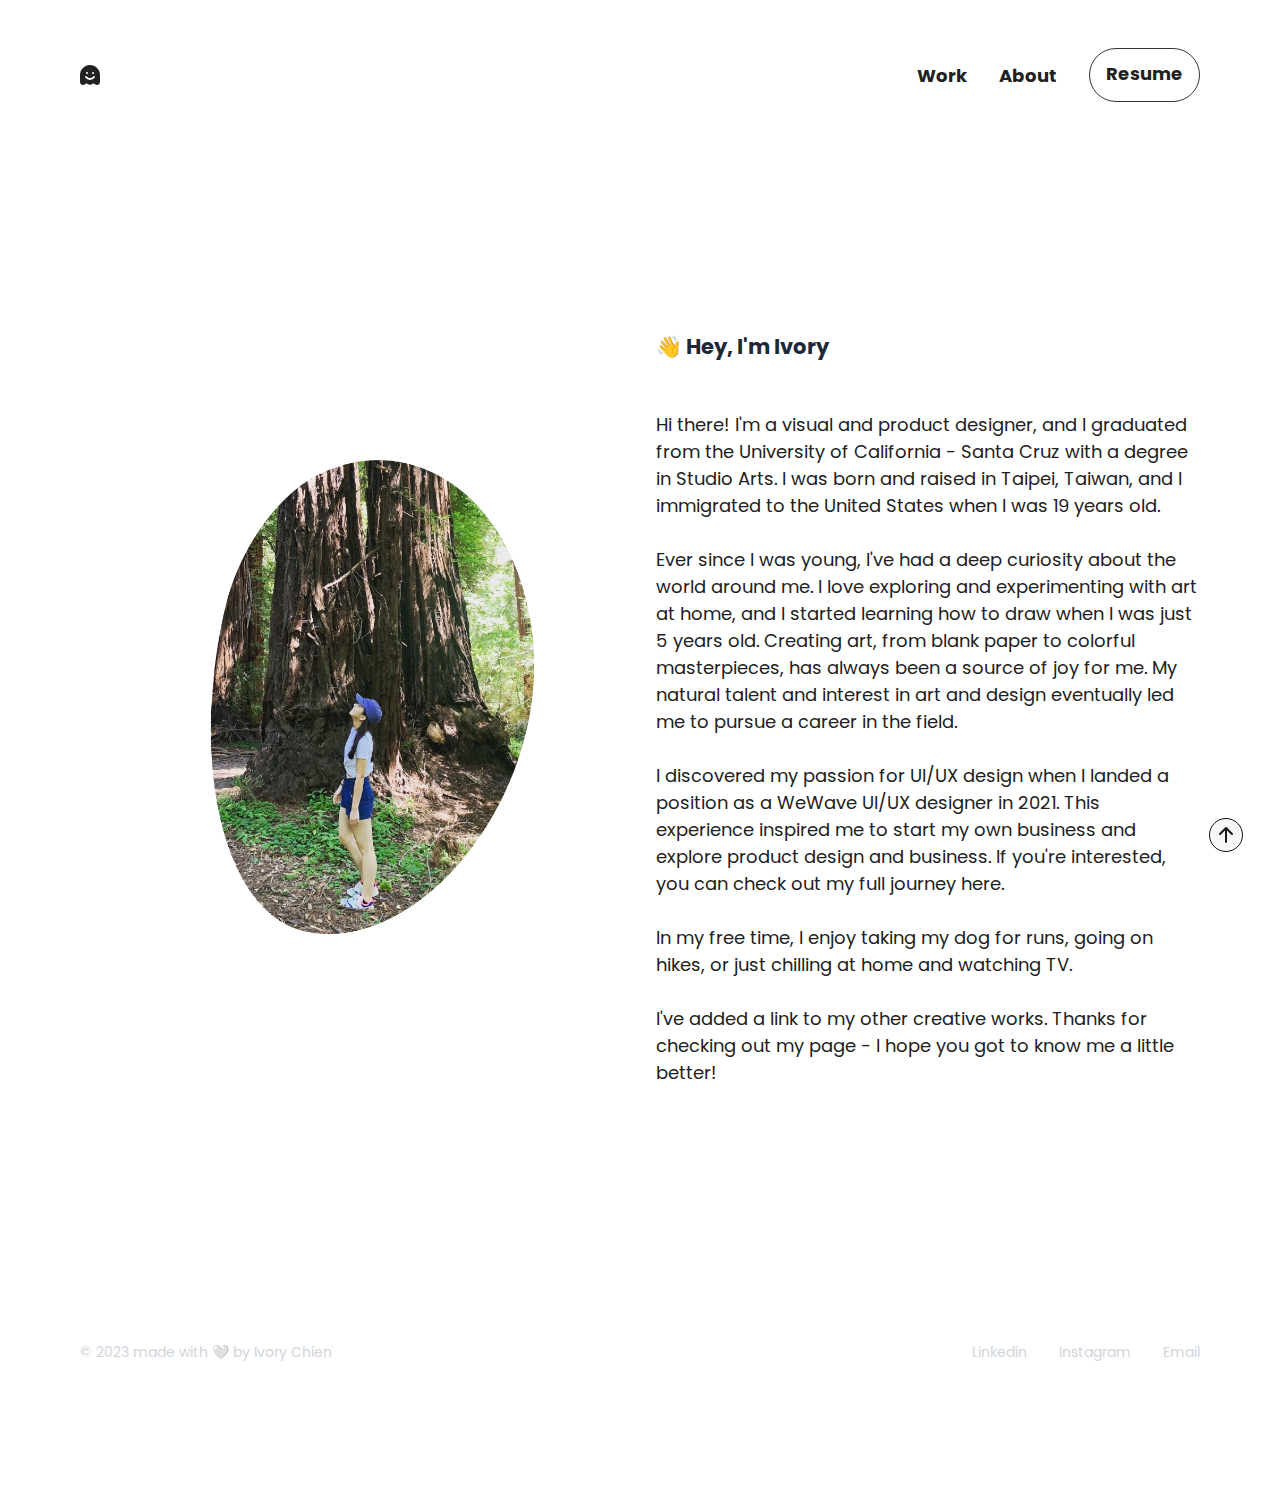
==== commit 0de1d0c1: "Initial commit" ====
--- a/about.html
+++ b/about.html
@@ -77,12 +77,7 @@
                 <br>
                 I've added a link to my other creative works. Thanks for checking out my page - I hope you got to know me a little better!
             </p>
-              <!-- CTA -->
-              <div class="ui-component-cta ui-layout-flex">
-                <a href="visual.html" role="link" aria-label="#" class="ui-component-button ui-component-button-normal ui-component-button-primary">Visual Works</a>
-  
-              </div>
-            </div>
+           
             
           </div>
         </div>
--- a/style.css
+++ b/style.css
@@ -380,7 +380,7 @@
 }
 
 .ui-component-list--item-check {
-  background-image: url(https://res.cloudinary.com/uisual/image/upload/assets/icons/check.svg);
+  background-image: url(https://res.cloudinary.com/dpdzb1ynj/image/upload/v1681258888/check_xgbhag.svg);
 }
 
 .ui-component-list--item-cross {
@@ -750,6 +750,10 @@
     padding-left: var(--ui-layout-gutter);
   }
 
+  .ui-image-gif {
+    width: 474px;
+    height: 598px;
+  }
   /*------------------------------------------------------------
   LAYOUT
   ------------------------------------------------------------*/
--- a/style.css
+++ b/style.css
@@ -380,7 +380,7 @@
 }
 
 .ui-component-list--item-check {
-  background-image: url(https://res.cloudinary.com/uisual/image/upload/assets/icons/check.svg);
+  background-image: url(https://res.cloudinary.com/dpdzb1ynj/image/upload/v1681258888/check_xgbhag.svg);
 }
 
 .ui-component-list--item-cross {
@@ -750,6 +750,10 @@
     padding-left: var(--ui-layout-gutter);
   }
 
+  .ui-image-gif {
+    width: 474px;
+    height: 598px;
+  }
   /*------------------------------------------------------------
   LAYOUT
   ------------------------------------------------------------*/
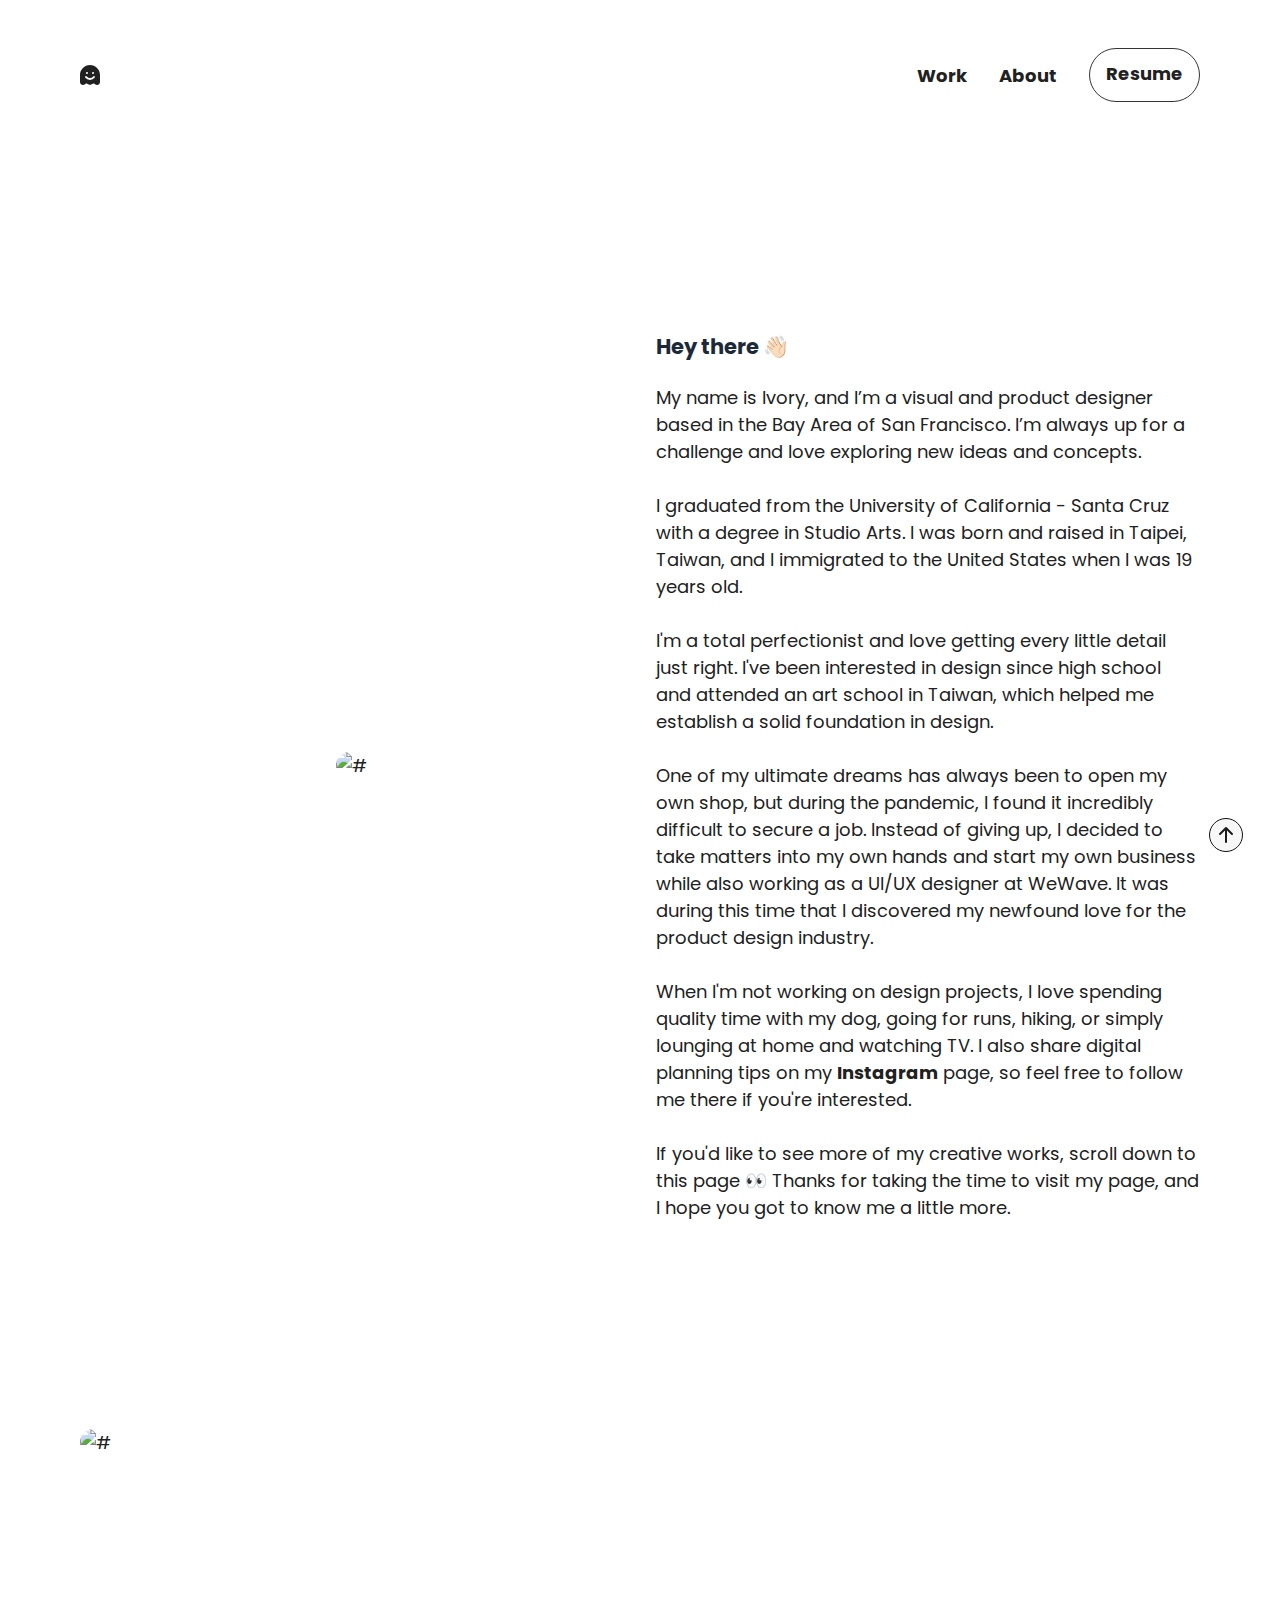
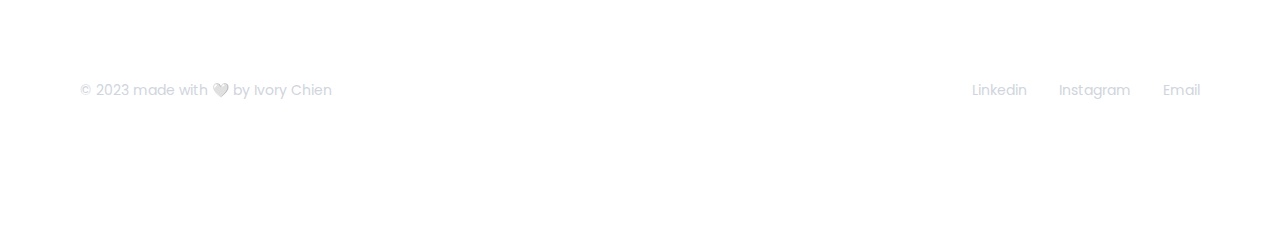
==== commit d3171072: "Initial commit" ====
--- a/about.html
+++ b/about.html
@@ -58,31 +58,37 @@
           <div class="ui-section-hero__layout ui-layout-grid ui-layout-grid-2">
             <!-- COPYWRITING -->
             <!-- IMAGE -->
-            <img src="image/about.PNG" loading="lazy" alt="#" class="ui-image-full"-->
+            <img src="image/me.png" loading="lazy" alt="#" class="ui-image-full"-->
             <div>
-              <h3>👋 Hey, I'm Ivory</h3>
+              <h3>Hey there 👋🏻</h3>
               
-              
-                <br>Hi there! I'm a visual and product designer, and I graduated from the University of California - Santa Cruz with a degree in Studio Arts. I was born and raised in Taipei, Taiwan, and I immigrated to the United States when I was 19 years old.
-                <br>
-                <br>
-                Ever since I was young, I've had a deep curiosity about the world around me. I love exploring and experimenting with art at home, and I started learning how to draw when I was just 5 years old. Creating art, from blank paper to colorful masterpieces, has always been a source of joy for me. My natural talent and interest in art and design eventually led me to pursue a career in the field.
-                <br>
-                <br>
-                I discovered my passion for UI/UX design when I landed a position as a WeWave UI/UX designer in 2021. This experience inspired me to start my own business and explore product design and business. If you're interested, you can check out my full journey here.
-                <br>
-                <br>
-                In my free time, I enjoy taking my dog for runs, going on hikes, or just chilling at home and watching TV.
-                <br>
-                <br>
-                I've added a link to my other creative works. Thanks for checking out my page - I hope you got to know me a little better!
-            </p>
-           
-            
+              <p>
+My name is Ivory, and I’m a visual and product designer based in the Bay Area of San Francisco. I’m always up for a challenge and love exploring new ideas and concepts. <br><br>
+
+I graduated from the University of California - Santa Cruz with a degree in Studio Arts. I was born and raised in Taipei, Taiwan, and I immigrated to the United States when I was 19 years old. <br><br>
+
+I'm a total perfectionist and love getting every little detail just right.  I've been interested in design since high school and attended an art school in Taiwan, which helped me establish a solid foundation in design.
+<br><br>
+One of my ultimate dreams has always been to open my own shop, but during the pandemic, I found it incredibly difficult to secure a job. Instead of giving up, I decided to take matters into my own hands and start my own business while also working as a UI/UX designer at WeWave. It was during this time that I discovered my newfound love for the product design industry.
+<br><br>
+When I'm not working on design projects, I love spending quality time with my dog, going for runs, hiking, or simply lounging at home and watching TV. I also share digital planning tips on my <a href="https://www.instagram.com/ivorydigitalhub/" role="link" aria-label="#" class="ui-section-header--nav-link">Instagram</a> page, so feel free to follow me there if you're interested.
+<br><br>
+If you'd like to see more of my creative works, scroll down to this page 👀 Thanks for taking the time to visit my page, and I hope you got to know me a little more. </p>
+
           </div>
         </div>
       </section>
     </section>
+
+    <section class="ui-layout-container">
+      <div class="ui-layout-column-6 ui-layout-column-center">
+        <div>
+          
+             <!-- IMAGE -->
+             <img src="./image/visuals.png" loading="lazy" alt="#" class="ui-image-full">
+              </div>
+              </div>
+            </section>
     
     <div class="container-top">
       <a href="#hero" class="top"><svg xmlns="http://www.w3.org/2000/svg" width="34" height="" fill="currentColor" class="bi bi-arrow-up-short" viewBox="0 0 16 16"> <path fill-rule="evenodd" d="M8 12a.5.5 0 0 0 .5-.5V5.707l2.146 2.147a.5.5 0 0 0 .708-.708l-3-3a.5.5 0 0 0-.708 0l-3 3a.5.5 0 1 0 .708.708L7.5 5.707V11.5a.5.5 0 0 0 .5.5z"/> </svg></a>
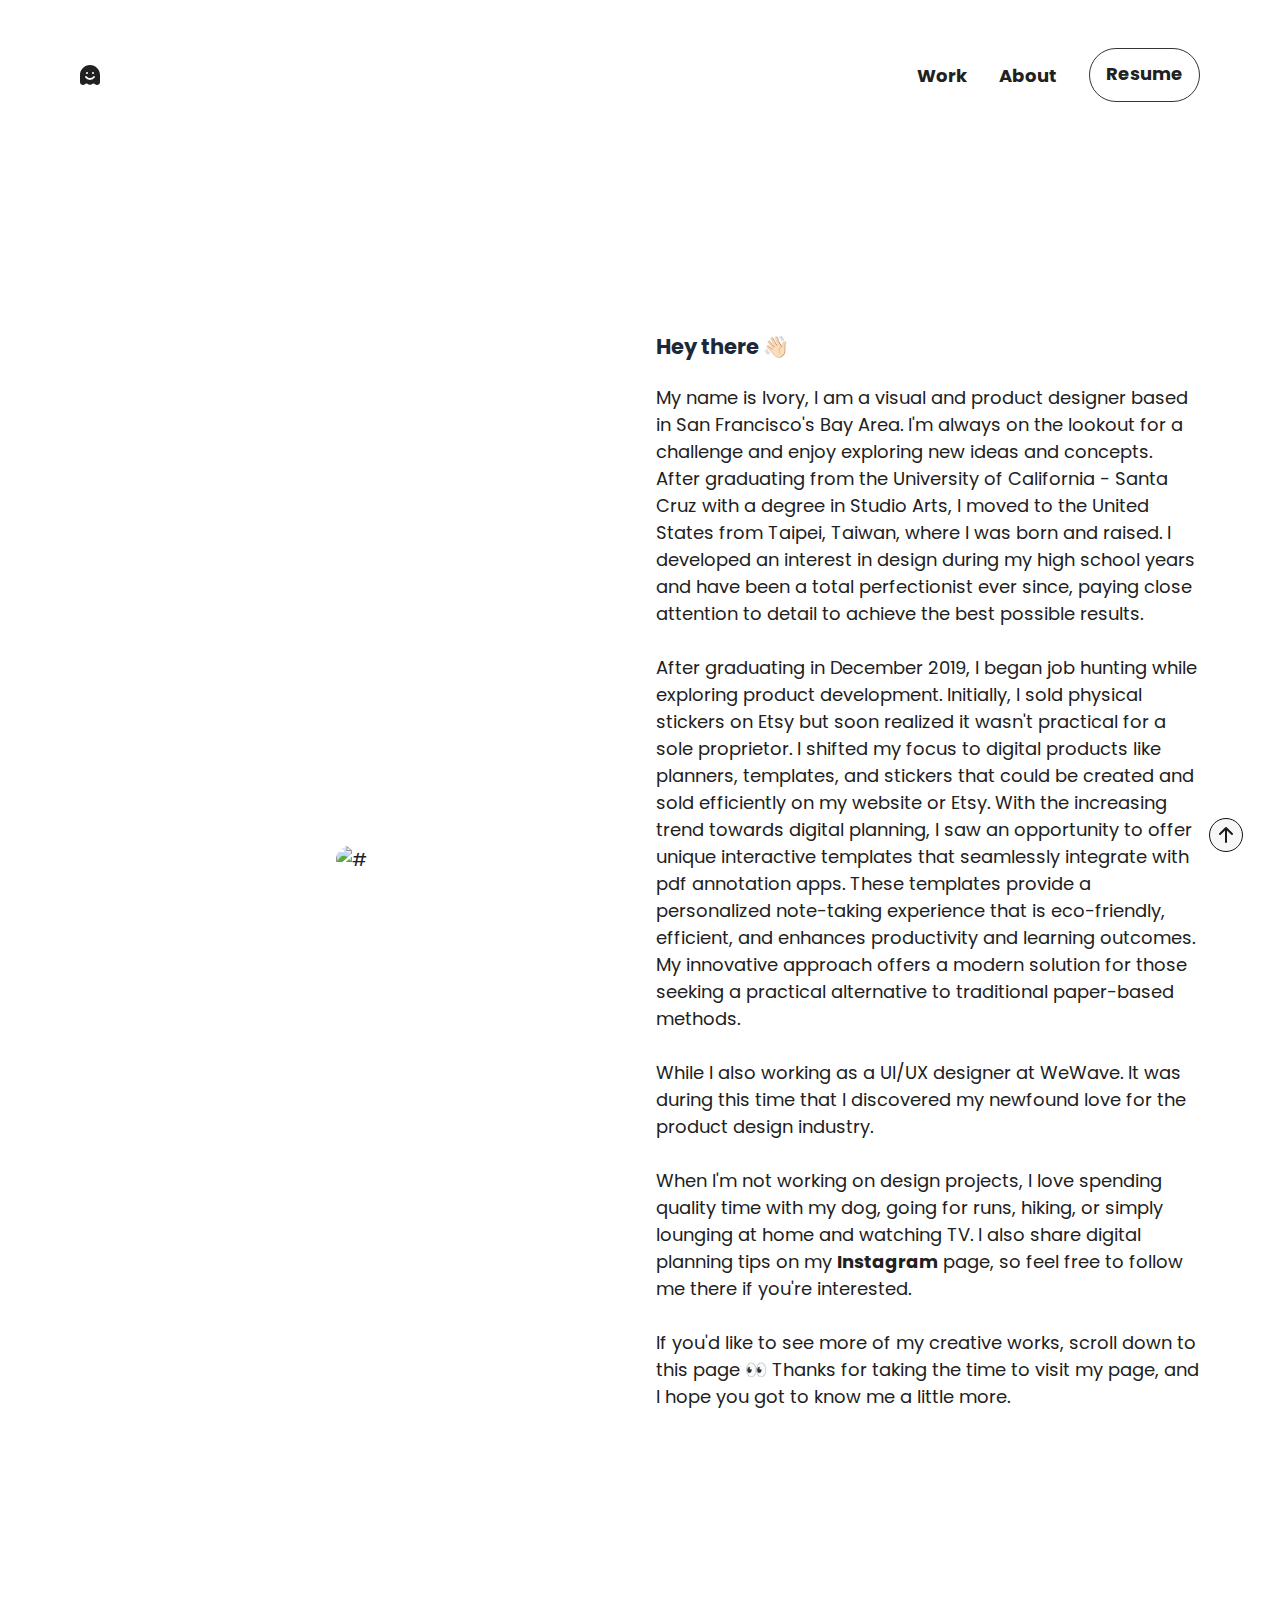
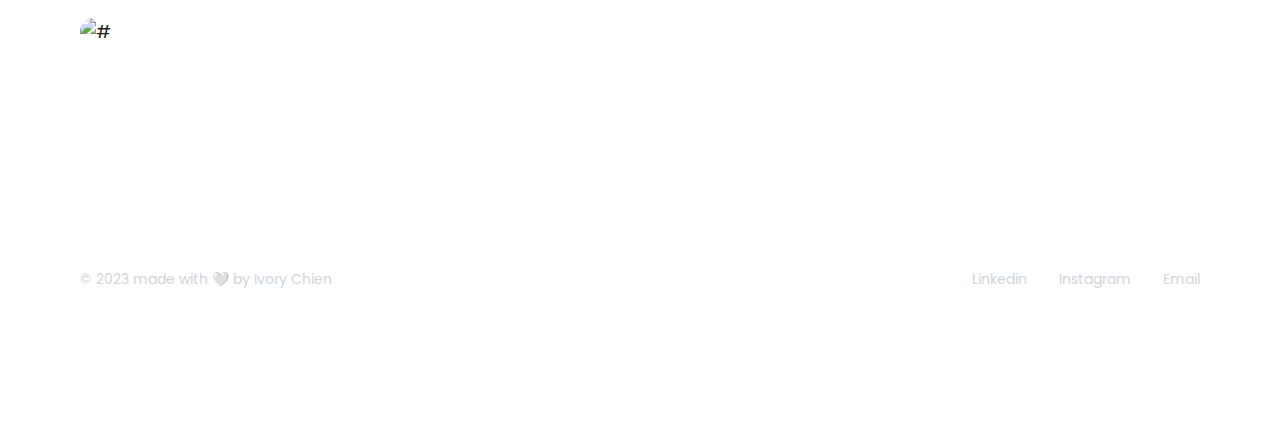
==== commit 30229791: "Initial commit" ====
--- a/about.html
+++ b/about.html
@@ -46,7 +46,7 @@
           <nav role="navigation" class="ui-section-header--nav ui-layout-flex">
             <a href="index.html" role="link" aria-label="#" class="ui-section-header--nav-link">Work</a>
             <a href="about.html" role="link" aria-label="#" class="ui-section-header--nav-link">About</a>
-            <a href="image/Resume_Ivory.pdf" role="link" aria-label="#" class="ui-component-button ui-component-button-normal ui-component-button-primary">Resume</a>
+            <a href="image/Resume_Ivory Chien.pdf" role="link" aria-label="#" class="ui-component-button ui-component-button-normal ui-component-button-primary">Resume</a>
           </nav>
         </div>
       </div>
@@ -63,15 +63,17 @@
               <h3>Hey there 👋🏻</h3>
               
               <p>
-My name is Ivory, and I’m a visual and product designer based in the Bay Area of San Francisco. I’m always up for a challenge and love exploring new ideas and concepts. <br><br>
+                My name is Ivory, I am a visual and product designer based in San Francisco's Bay Area. I'm always on the lookout for a challenge and enjoy exploring new ideas and concepts. After graduating from the University of California - Santa Cruz with a degree in Studio Arts, I moved to the United States from Taipei, Taiwan, where I was born and raised. I developed an interest in design during my high school years and have been a total perfectionist ever since, paying close attention to detail to achieve the best possible results.
 
-I graduated from the University of California - Santa Cruz with a degree in Studio Arts. I was born and raised in Taipei, Taiwan, and I immigrated to the United States when I was 19 years old. <br><br>
-
-I'm a total perfectionist and love getting every little detail just right.  I've been interested in design since high school and attended an art school in Taiwan, which helped me establish a solid foundation in design.
-<br><br>
-One of my ultimate dreams has always been to open my own shop, but during the pandemic, I found it incredibly difficult to secure a job. Instead of giving up, I decided to take matters into my own hands and start my own business while also working as a UI/UX designer at WeWave. It was during this time that I discovered my newfound love for the product design industry.
-<br><br>
-When I'm not working on design projects, I love spending quality time with my dog, going for runs, hiking, or simply lounging at home and watching TV. I also share digital planning tips on my <a href="https://www.instagram.com/ivorydigitalhub/" role="link" aria-label="#" class="ui-section-header--nav-link">Instagram</a> page, so feel free to follow me there if you're interested.
+                <br>
+                <br>
+                After graduating in December 2019, I began job hunting while exploring product development. Initially, I sold physical stickers on Etsy but soon realized it wasn't practical for a sole proprietor. I shifted my focus to digital products like planners, templates, and stickers that could be created and sold efficiently on my website or Etsy. With the increasing trend towards digital planning, I saw an opportunity to offer unique interactive templates that seamlessly integrate with pdf annotation apps. These templates provide a personalized note-taking experience that is eco-friendly, efficient, and enhances productivity and learning outcomes. My innovative approach offers a modern solution for those seeking a practical alternative to traditional paper-based methods.
+                <br>
+                
+                <br>While I also working as a UI/UX designer at WeWave. It was during this time that I discovered my newfound love for the product design industry.
+                <br>
+                <br>
+                When I'm not working on design projects, I love spending quality time with my dog, going for runs, hiking, or simply lounging at home and watching TV. I also share digital planning tips on my <a href="https://www.instagram.com/ivorydigitalhub/" role="link" aria-label="#" class="ui-section-header--nav-link">Instagram</a> page, so feel free to follow me there if you're interested.
 <br><br>
 If you'd like to see more of my creative works, scroll down to this page 👀 Thanks for taking the time to visit my page, and I hope you got to know me a little more. </p>
 
--- a/style.css
+++ b/style.css
@@ -1158,7 +1158,7 @@
   #sidebar {
     width: 25%;
     height: 25vh;
-    min-height: 200px;
+    min-height: 250px;
     overflow: auto;
     position: fixed;
     left: 3rem;
--- a/style.css
+++ b/style.css
@@ -1158,7 +1158,7 @@
   #sidebar {
     width: 25%;
     height: 25vh;
-    min-height: 200px;
+    min-height: 250px;
     overflow: auto;
     position: fixed;
     left: 3rem;
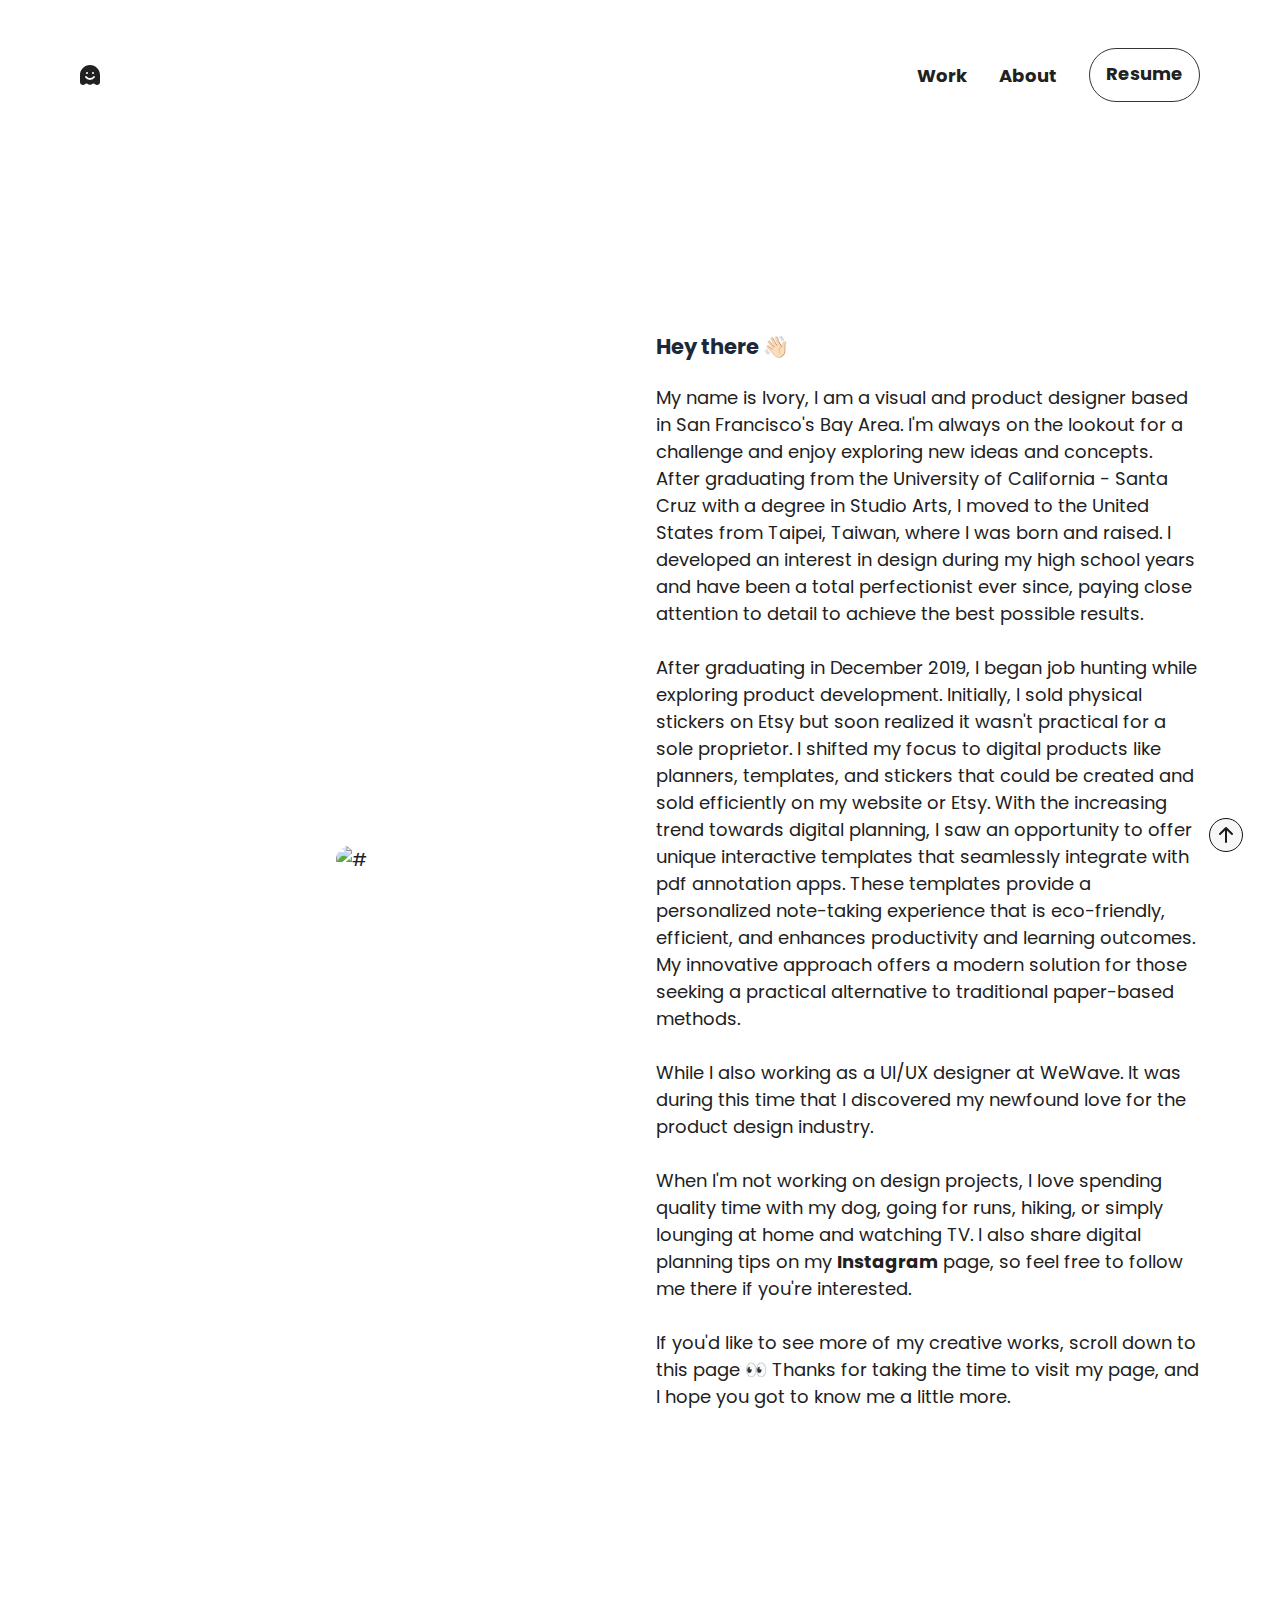
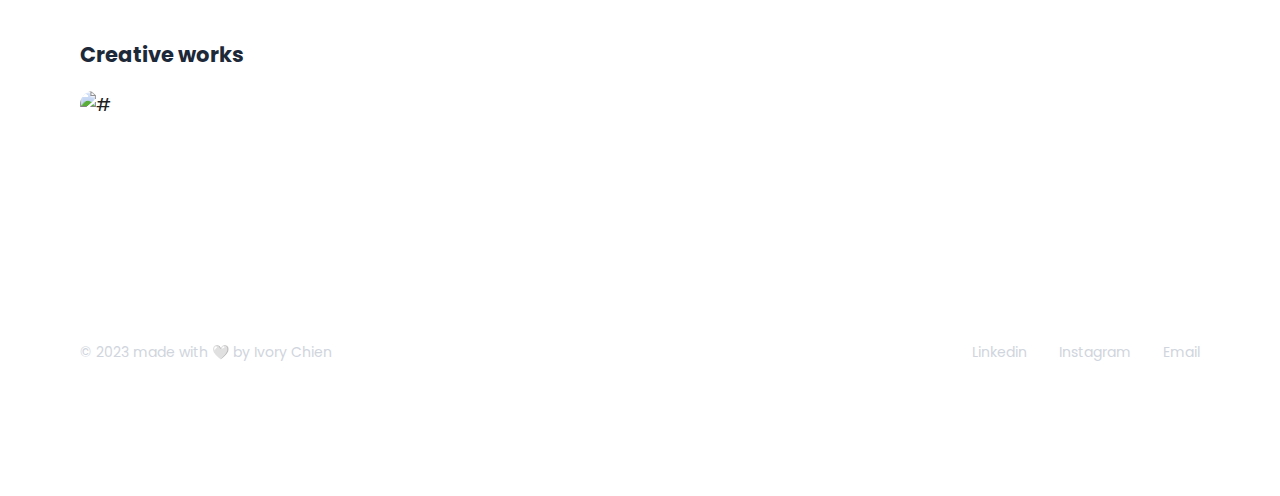
==== commit 3031c8ac: "Initial commit" ====
--- a/about.html
+++ b/about.html
@@ -85,7 +85,7 @@
     <section class="ui-layout-container">
       <div class="ui-layout-column-6 ui-layout-column-center">
         <div>
-          
+            <h3>Creative works</h3>
              <!-- IMAGE -->
              <img src="./image/visuals.png" loading="lazy" alt="#" class="ui-image-full">
               </div>
--- a/style.css
+++ b/style.css
@@ -245,7 +245,7 @@
 .ui-layout-container-section{
   padding-left: var(--ui-layout-container);
   padding-right: var(--ui-layout-container);
-  padding-bottom: 5rem;
+  padding-bottom: 2rem;
  
 }
 .ui-layout-flex,
@@ -494,8 +494,8 @@
 --------------------------------------------------------------*/
 
 .ui-section-hero {
-  padding-bottom: 5rem;
-  padding-top: 5rem;
+  padding-bottom: 1rem;
+  padding-top: 1rem;
   text-align: center;
 }
 
@@ -528,8 +528,8 @@
 --------------------------------------------------------------*/
 
 .ui-section-feature {
-  padding-bottom: 3.5rem;
-  padding-top: 3.5rem;
+  padding-bottom: 2rem;
+  padding-top: 2rem;
 }
 
 .ui-section-feature__layout { row-gap: var(--ui-gap-feature); }
@@ -538,7 +538,7 @@
   grid-row-start: 1;
 }
 
-.ui-section-feature__layout:last-of-type { margin-top: 5rem; }
+.ui-section-feature__layout:last-of-type { margin-top: 2rem; }
 
 /*--------------------------------------------------------------
 |
--- a/style.css
+++ b/style.css
@@ -245,7 +245,7 @@
 .ui-layout-container-section{
   padding-left: var(--ui-layout-container);
   padding-right: var(--ui-layout-container);
-  padding-bottom: 5rem;
+  padding-bottom: 2rem;
  
 }
 .ui-layout-flex,
@@ -494,8 +494,8 @@
 --------------------------------------------------------------*/
 
 .ui-section-hero {
-  padding-bottom: 5rem;
-  padding-top: 5rem;
+  padding-bottom: 1rem;
+  padding-top: 1rem;
   text-align: center;
 }
 
@@ -528,8 +528,8 @@
 --------------------------------------------------------------*/
 
 .ui-section-feature {
-  padding-bottom: 3.5rem;
-  padding-top: 3.5rem;
+  padding-bottom: 2rem;
+  padding-top: 2rem;
 }
 
 .ui-section-feature__layout { row-gap: var(--ui-gap-feature); }
@@ -538,7 +538,7 @@
   grid-row-start: 1;
 }
 
-.ui-section-feature__layout:last-of-type { margin-top: 5rem; }
+.ui-section-feature__layout:last-of-type { margin-top: 2rem; }
 
 /*--------------------------------------------------------------
 |
